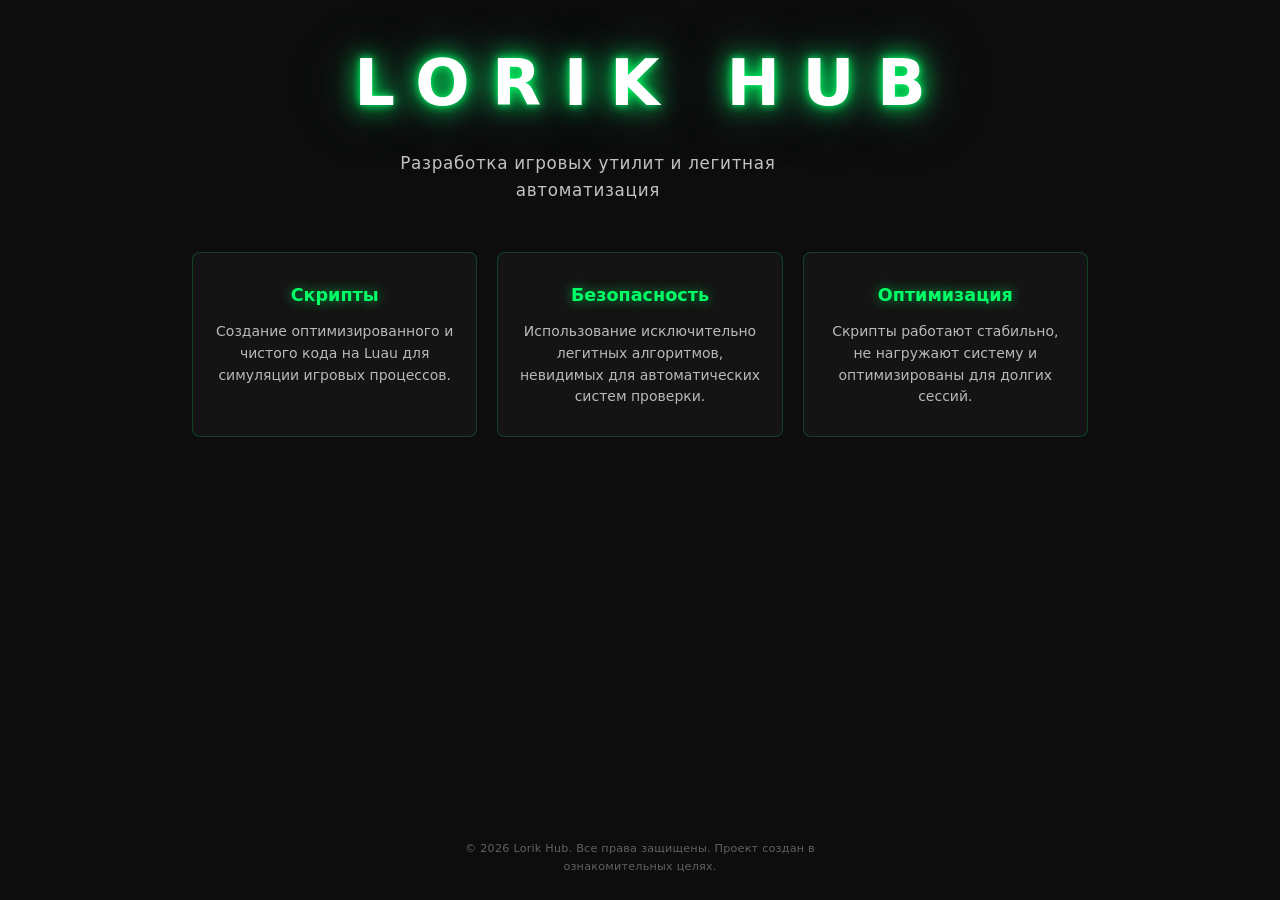
==== index.html @ a93f6ded "Add files via upload" ====
<!DOCTYPE html>
<html lang="ru">
<head>
  <meta charset="UTF-8">
  <meta name="viewport" content="width=device-width, initial-scale=1.0">
  <title>Lorik Hub</title>
  <link rel="stylesheet" href="style.css">
</head>
<body>
  <main class="page">
    <header class="hero">
      <h1 class="title">LORIK HUB</h1>
      <p class="tagline">Разработка игровых утилит и легитная автоматизация</p>
    </header>

    <section class="cards" aria-label="Услуги">
      <article class="card">
        <h2 class="card__title">Скрипты</h2>
        <p class="card__text">Создание оптимизированного и чистого кода на Luau для симуляции игровых процессов.</p>
      </article>
      <article class="card">
        <h2 class="card__title">Безопасность</h2>
        <p class="card__text">Использование исключительно легитных алгоритмов, невидимых для автоматических систем проверки.</p>
      </article>
      <article class="card">
        <h2 class="card__title">Оптимизация</h2>
        <p class="card__text">Скрипты работают стабильно, не нагружают систему и оптимизированы для долгих сессий.</p>
      </article>
    </section>

    <footer class="footer">
      <p>© 2026 Lorik Hub. Все права защищены. Проект создан в ознакомительных целях.</p>
    </footer>
  </main>
</body>
</html>
---- style.css ----
*,
*::before,
*::after {
  box-sizing: border-box;
  margin: 0;
  padding: 0;
}

html {
  height: 100%;
}

body {
  min-height: 100%;
  font-family: "Segoe UI", system-ui, -apple-system, sans-serif;
  background-color: #0d0d0d;
  color: #ffffff;
  line-height: 1.6;
  -webkit-font-smoothing: antialiased;
}

.page {
  min-height: 100vh;
  display: flex;
  flex-direction: column;
  align-items: center;
  justify-content: center;
  padding: 2rem 1.5rem 1.5rem;
  text-align: center;
}

.hero {
  margin-bottom: 3rem;
}

.title {
  font-size: clamp(2.5rem, 8vw, 4rem);
  font-weight: 700;
  letter-spacing: 0.35em;
  text-indent: 0.35em;
  color: #ffffff;
  text-shadow:
    0 0 8px #00ff66,
    0 0 24px #00ff66,
    0 0 48px rgba(0, 255, 102, 0.5),
    0 0 80px rgba(138, 43, 226, 0.25);
}

.tagline {
  margin-top: 1rem;
  font-size: clamp(0.9rem, 2.5vw, 1.05rem);
  font-weight: 300;
  color: rgba(255, 255, 255, 0.75);
  letter-spacing: 0.04em;
  max-width: 32rem;
}

.cards {
  display: grid;
  grid-template-columns: repeat(3, 1fr);
  gap: 1.25rem;
  width: 100%;
  max-width: 56rem;
  margin-bottom: 3rem;
}

.card {
  padding: 1.75rem 1.25rem;
  background: rgba(255, 255, 255, 0.03);
  border: 1px solid rgba(0, 255, 102, 0.2);
  border-radius: 8px;
  transition: border-color 0.2s ease, box-shadow 0.2s ease;
}

.card:hover {
  border-color: rgba(0, 255, 102, 0.55);
  box-shadow:
    0 0 20px rgba(0, 255, 102, 0.15),
    inset 0 0 30px rgba(138, 43, 226, 0.05);
}

.card__title {
  font-size: 1.1rem;
  font-weight: 600;
  color: #00ff66;
  text-shadow: 0 0 12px rgba(0, 255, 102, 0.6);
  margin-bottom: 0.75rem;
}

.card__text {
  font-size: 0.875rem;
  color: rgba(255, 255, 255, 0.7);
  line-height: 1.55;
}

.footer {
  margin-top: auto;
  padding-top: 1rem;
}

.footer p {
  font-size: 0.7rem;
  color: rgba(255, 255, 255, 0.35);
  letter-spacing: 0.02em;
  max-width: 28rem;
}

@media (max-width: 768px) {
  .cards {
    grid-template-columns: 1fr;
    max-width: 22rem;
  }

  .title {
    letter-spacing: 0.2em;
    text-indent: 0.2em;
  }
}
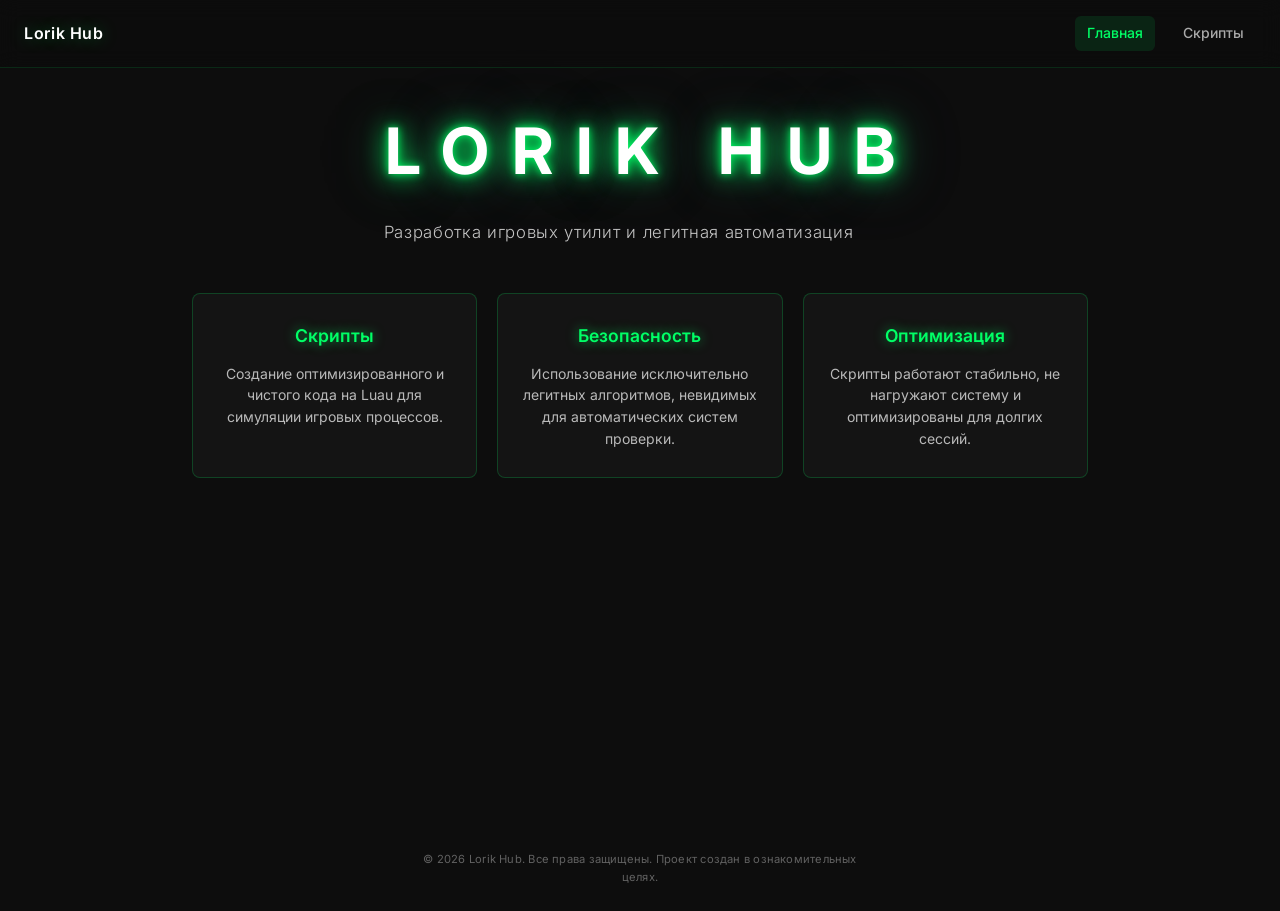
==== commit 6e29ceaa: "Add files via upload" ====
--- a/index.html
+++ b/index.html
@@ -4,10 +4,21 @@
   <meta charset="UTF-8">
   <meta name="viewport" content="width=device-width, initial-scale=1.0">
   <title>Lorik Hub</title>
+  <link rel="preconnect" href="https://fonts.googleapis.com">
+  <link rel="preconnect" href="https://fonts.gstatic.com" crossorigin>
+  <link href="https://fonts.googleapis.com/css2?family=Inter:wght@300;400;500;600;700&display=swap" rel="stylesheet">
   <link rel="stylesheet" href="style.css">
 </head>
 <body>
-  <main class="page">
+  <header class="site-header">
+    <a class="site-header__logo" href="index.html">Lorik Hub</a>
+    <nav class="site-header__nav" aria-label="Основная навигация">
+      <a class="site-header__link site-header__link--active" href="index.html">Главная</a>
+      <a class="site-header__link" href="scripts.html">Скрипты</a>
+    </nav>
+  </header>
+
+  <main class="page page--home">
     <header class="hero">
       <h1 class="title">LORIK HUB</h1>
       <p class="tagline">Разработка игровых утилит и легитная автоматизация</p>
@@ -15,7 +26,9 @@
 
     <section class="cards" aria-label="Услуги">
       <article class="card">
-        <h2 class="card__title">Скрипты</h2>
+        <h2 class="card__title">
+          <a class="card__link" href="scripts.html">Скрипты</a>
+        </h2>
         <p class="card__text">Создание оптимизированного и чистого кода на Luau для симуляции игровых процессов.</p>
       </article>
       <article class="card">
--- a/style.css
+++ b/style.css
@@ -12,22 +12,102 @@
 
 body {
   min-height: 100%;
-  font-family: "Segoe UI", system-ui, -apple-system, sans-serif;
+  font-family: "Inter", system-ui, -apple-system, sans-serif;
   background-color: #0d0d0d;
   color: #ffffff;
   line-height: 1.6;
   -webkit-font-smoothing: antialiased;
 }
 
+/* —— Шапка —— */
+
+.site-header {
+  position: sticky;
+  top: 0;
+  z-index: 100;
+  display: flex;
+  align-items: center;
+  justify-content: space-between;
+  gap: 1rem;
+  padding: 1rem 1.5rem;
+  background: rgba(13, 13, 13, 0.92);
+  border-bottom: 1px solid rgba(0, 255, 102, 0.12);
+  backdrop-filter: blur(10px);
+}
+
+.site-header__logo {
+  font-size: 1rem;
+  font-weight: 600;
+  color: #ffffff;
+  text-decoration: none;
+  letter-spacing: 0.04em;
+  text-shadow: 0 0 16px rgba(0, 255, 102, 0.35);
+  transition: color 0.2s ease;
+}
+
+.site-header__logo:hover {
+  color: #00ff66;
+}
+
+.site-header__nav {
+  display: flex;
+  align-items: center;
+  gap: 0.5rem 1rem;
+  flex-wrap: wrap;
+  justify-content: flex-end;
+}
+
+.site-header__link {
+  font-size: 0.875rem;
+  font-weight: 500;
+  color: rgba(255, 255, 255, 0.65);
+  text-decoration: none;
+  padding: 0.4rem 0.75rem;
+  border-radius: 6px;
+  transition: color 0.2s ease, background 0.2s ease;
+}
+
+.site-header__link:hover {
+  color: #00ff66;
+  background: rgba(0, 255, 102, 0.06);
+}
+
+.site-header__link--active {
+  color: #00ff66;
+  background: rgba(0, 255, 102, 0.1);
+}
+
+.site-header__link--back {
+  border: 1px solid rgba(255, 255, 255, 0.12);
+}
+
+.site-header__link--back:hover {
+  border-color: rgba(0, 255, 102, 0.35);
+}
+
+/* —— Общая раскладка страниц —— */
+
 .page {
-  min-height: 100vh;
   display: flex;
   flex-direction: column;
   align-items: center;
-  justify-content: center;
   padding: 2rem 1.5rem 1.5rem;
   text-align: center;
 }
+
+.page--home {
+  min-height: calc(100vh - 57px);
+  justify-content: center;
+}
+
+.page--scripts {
+  min-height: calc(100vh - 57px);
+  max-width: 48rem;
+  margin: 0 auto;
+  width: 100%;
+}
+
+/* —— Главная —— */
 
 .hero {
   margin-bottom: 3rem;
@@ -87,15 +167,185 @@
   margin-bottom: 0.75rem;
 }
 
+.card__link {
+  color: inherit;
+  text-decoration: none;
+  transition: opacity 0.2s ease;
+}
+
+.card__link:hover {
+  opacity: 0.85;
+}
+
 .card__text {
   font-size: 0.875rem;
   color: rgba(255, 255, 255, 0.7);
   line-height: 1.55;
 }
 
+/* —— Страница скриптов —— */
+
+.section-header {
+  margin-bottom: 2.5rem;
+  width: 100%;
+}
+
+.section-title {
+  font-size: clamp(1.75rem, 5vw, 2.5rem);
+  font-weight: 700;
+  letter-spacing: 0.06em;
+  color: #ffffff;
+  text-shadow:
+    0 0 12px rgba(0, 255, 102, 0.5),
+    0 0 32px rgba(138, 43, 226, 0.2);
+}
+
+.section-subtitle {
+  margin-top: 0.5rem;
+  font-size: 0.95rem;
+  font-weight: 400;
+  color: rgba(255, 255, 255, 0.45);
+  letter-spacing: 0.12em;
+  text-transform: uppercase;
+}
+
+.scripts-grid {
+  display: grid;
+  grid-template-columns: 1fr;
+  gap: 1.5rem;
+  width: 100%;
+  margin-bottom: 2.5rem;
+}
+
+.script-card {
+  text-align: left;
+  padding: 1.75rem;
+  background: linear-gradient(
+    145deg,
+    rgba(255, 255, 255, 0.04) 0%,
+    rgba(255, 255, 255, 0.02) 100%
+  );
+  border: 1px solid rgba(0, 255, 102, 0.22);
+  border-radius: 12px;
+  box-shadow:
+    0 4px 24px rgba(0, 0, 0, 0.4),
+    0 0 40px rgba(0, 255, 102, 0.04);
+  transition: border-color 0.25s ease, box-shadow 0.25s ease;
+}
+
+.script-card:hover {
+  border-color: rgba(0, 255, 102, 0.4);
+  box-shadow:
+    0 8px 32px rgba(0, 0, 0, 0.5),
+    0 0 48px rgba(0, 255, 102, 0.08);
+}
+
+.script-card__head {
+  display: flex;
+  align-items: center;
+  justify-content: space-between;
+  gap: 1rem;
+  margin-bottom: 0.75rem;
+  flex-wrap: wrap;
+}
+
+.script-card__title {
+  font-size: 1.25rem;
+  font-weight: 600;
+  color: #00ff66;
+  text-shadow: 0 0 14px rgba(0, 255, 102, 0.45);
+}
+
+.script-card__badge {
+  font-size: 0.7rem;
+  font-weight: 600;
+  letter-spacing: 0.08em;
+  text-transform: uppercase;
+  color: rgba(138, 43, 226, 0.95);
+  background: rgba(138, 43, 226, 0.12);
+  border: 1px solid rgba(138, 43, 226, 0.35);
+  padding: 0.25rem 0.6rem;
+  border-radius: 4px;
+}
+
+.script-card__desc {
+  font-size: 0.9rem;
+  color: rgba(255, 255, 255, 0.68);
+  line-height: 1.6;
+  margin-bottom: 1.25rem;
+}
+
+.code-label {
+  display: block;
+  font-size: 0.75rem;
+  font-weight: 500;
+  color: rgba(255, 255, 255, 0.4);
+  letter-spacing: 0.06em;
+  text-transform: uppercase;
+  margin-bottom: 0.5rem;
+}
+
+.code-field {
+  width: 100%;
+  min-height: 5.5rem;
+  padding: 1rem 1.1rem;
+  font-family: "Consolas", "Courier New", monospace;
+  font-size: 0.8rem;
+  line-height: 1.5;
+  color: #e8ffe8;
+  background: #080808;
+  border: 1px solid rgba(0, 255, 102, 0.18);
+  border-radius: 8px;
+  resize: vertical;
+  outline: none;
+  margin-bottom: 1rem;
+  word-break: break-all;
+}
+
+.code-field:focus {
+  border-color: rgba(0, 255, 102, 0.45);
+  box-shadow: 0 0 0 3px rgba(0, 255, 102, 0.08);
+}
+
+.copy-btn {
+  display: inline-flex;
+  align-items: center;
+  justify-content: center;
+  width: 100%;
+  padding: 0.85rem 1.25rem;
+  font-family: inherit;
+  font-size: 0.9rem;
+  font-weight: 600;
+  color: #0d0d0d;
+  background: #00ff66;
+  border: none;
+  border-radius: 8px;
+  cursor: pointer;
+  transition: background 0.2s ease, color 0.2s ease, box-shadow 0.2s ease;
+  box-shadow: 0 0 20px rgba(0, 255, 102, 0.25);
+}
+
+.copy-btn:hover {
+  background: #33ff85;
+  box-shadow: 0 0 28px rgba(0, 255, 102, 0.4);
+}
+
+.copy-btn:active {
+  transform: scale(0.99);
+}
+
+.copy-btn--success {
+  background: #00cc52;
+  color: #ffffff;
+  box-shadow: 0 0 24px rgba(0, 204, 82, 0.5);
+}
+
+/* —— Подвал —— */
+
 .footer {
   margin-top: auto;
   padding-top: 1rem;
+  width: 100%;
 }
 
 .footer p {
@@ -103,9 +353,23 @@
   color: rgba(255, 255, 255, 0.35);
   letter-spacing: 0.02em;
   max-width: 28rem;
-}
+  margin: 0 auto;
+}
+
+/* —— Адаптив —— */
 
 @media (max-width: 768px) {
+  .site-header {
+    flex-direction: column;
+    align-items: stretch;
+    text-align: center;
+    padding: 0.85rem 1rem;
+  }
+
+  .site-header__nav {
+    justify-content: center;
+  }
+
   .cards {
     grid-template-columns: 1fr;
     max-width: 22rem;
@@ -115,4 +379,28 @@
     letter-spacing: 0.2em;
     text-indent: 0.2em;
   }
-}
+
+  .page--home {
+    padding-top: 1.5rem;
+  }
+
+  .script-card {
+    padding: 1.25rem;
+  }
+
+  .code-field {
+    font-size: 0.72rem;
+    min-height: 6.5rem;
+  }
+}
+
+@media (max-width: 480px) {
+  .site-header__link {
+    font-size: 0.8rem;
+    padding: 0.35rem 0.6rem;
+  }
+
+  .section-title {
+    letter-spacing: 0.03em;
+  }
+}
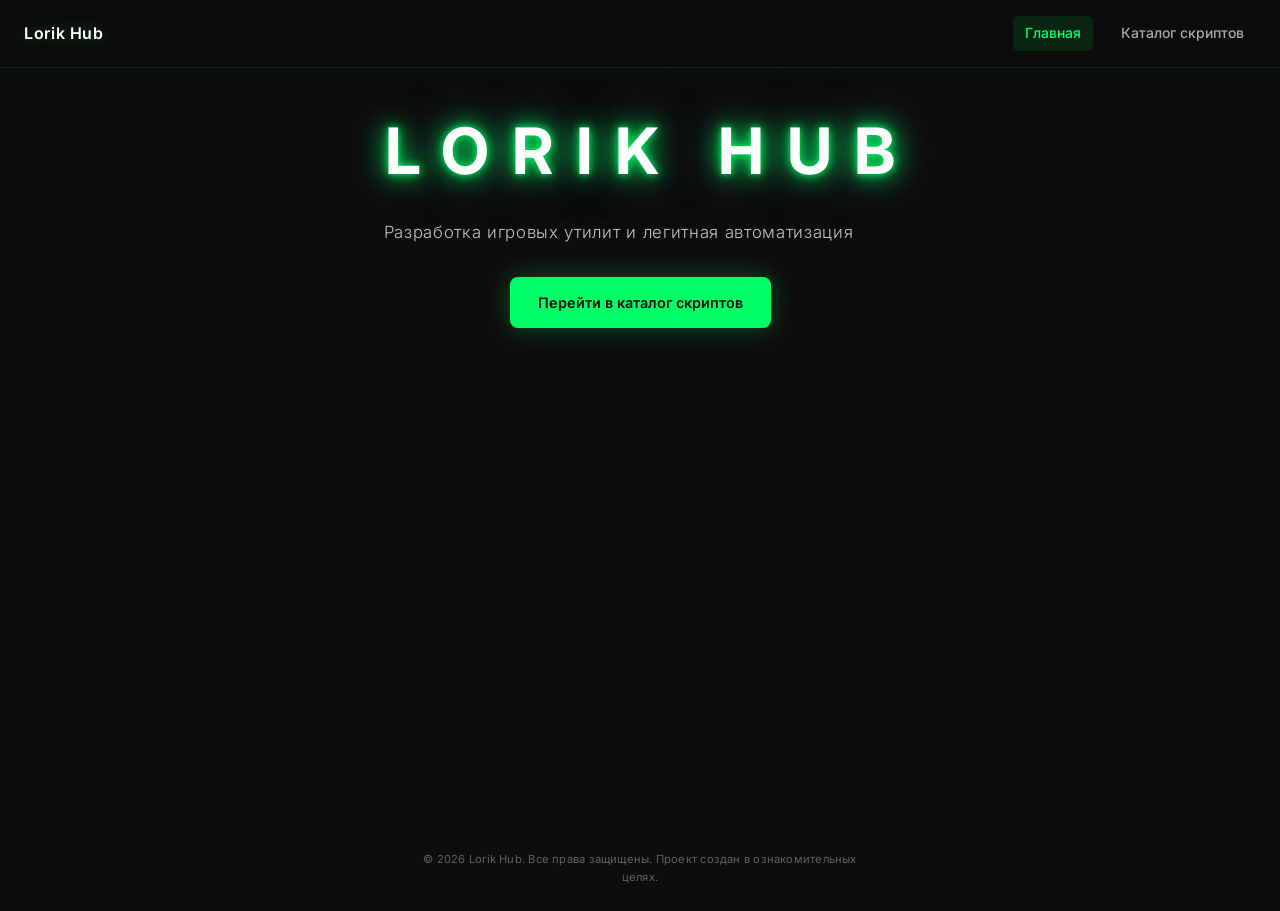
==== commit f234719e: "Add files via upload" ====
--- a/index.html
+++ b/index.html
@@ -14,7 +14,7 @@
     <a class="site-header__logo" href="index.html">Lorik Hub</a>
     <nav class="site-header__nav" aria-label="Основная навигация">
       <a class="site-header__link site-header__link--active" href="index.html">Главная</a>
-      <a class="site-header__link" href="scripts.html">Скрипты</a>
+      <a class="site-header__link" href="scripts.html">Каталог скриптов</a>
     </nav>
   </header>
 
@@ -22,24 +22,8 @@
     <header class="hero">
       <h1 class="title">LORIK HUB</h1>
       <p class="tagline">Разработка игровых утилит и легитная автоматизация</p>
+      <a class="hero__cta" href="scripts.html">Перейти в каталог скриптов</a>
     </header>
-
-    <section class="cards" aria-label="Услуги">
-      <article class="card">
-        <h2 class="card__title">
-          <a class="card__link" href="scripts.html">Скрипты</a>
-        </h2>
-        <p class="card__text">Создание оптимизированного и чистого кода на Luau для симуляции игровых процессов.</p>
-      </article>
-      <article class="card">
-        <h2 class="card__title">Безопасность</h2>
-        <p class="card__text">Использование исключительно легитных алгоритмов, невидимых для автоматических систем проверки.</p>
-      </article>
-      <article class="card">
-        <h2 class="card__title">Оптимизация</h2>
-        <p class="card__text">Скрипты работают стабильно, не нагружают систему и оптимизированы для долгих сессий.</p>
-      </article>
-    </section>
 
     <footer class="footer">
       <p>© 2026 Lorik Hub. Все права защищены. Проект создан в ознакомительных целях.</p>
--- a/style.css
+++ b/style.css
@@ -8,6 +8,7 @@
 
 html {
   height: 100%;
+  scroll-behavior: smooth;
 }
 
 body {
@@ -77,15 +78,7 @@
   background: rgba(0, 255, 102, 0.1);
 }
 
-.site-header__link--back {
-  border: 1px solid rgba(255, 255, 255, 0.12);
-}
-
-.site-header__link--back:hover {
-  border-color: rgba(0, 255, 102, 0.35);
-}
-
-/* —— Общая раскладка страниц —— */
+/* —— Страницы —— */
 
 .page {
   display: flex;
@@ -100,9 +93,9 @@
   justify-content: center;
 }
 
-.page--scripts {
+.page--catalog {
   min-height: calc(100vh - 57px);
-  max-width: 48rem;
+  max-width: 52rem;
   margin: 0 auto;
   width: 100%;
 }
@@ -110,7 +103,7 @@
 /* —— Главная —— */
 
 .hero {
-  margin-bottom: 3rem;
+  margin-bottom: 2rem;
 }
 
 .title {
@@ -135,55 +128,27 @@
   max-width: 32rem;
 }
 
-.cards {
-  display: grid;
-  grid-template-columns: repeat(3, 1fr);
-  gap: 1.25rem;
-  width: 100%;
-  max-width: 56rem;
-  margin-bottom: 3rem;
-}
-
-.card {
-  padding: 1.75rem 1.25rem;
-  background: rgba(255, 255, 255, 0.03);
-  border: 1px solid rgba(0, 255, 102, 0.2);
+.hero__cta {
+  display: inline-block;
+  margin-top: 2rem;
+  padding: 0.85rem 1.75rem;
+  font-size: 0.9rem;
+  font-weight: 600;
+  color: #0d0d0d;
+  background: #00ff66;
+  text-decoration: none;
   border-radius: 8px;
-  transition: border-color 0.2s ease, box-shadow 0.2s ease;
-}
-
-.card:hover {
-  border-color: rgba(0, 255, 102, 0.55);
-  box-shadow:
-    0 0 20px rgba(0, 255, 102, 0.15),
-    inset 0 0 30px rgba(138, 43, 226, 0.05);
-}
-
-.card__title {
-  font-size: 1.1rem;
-  font-weight: 600;
-  color: #00ff66;
-  text-shadow: 0 0 12px rgba(0, 255, 102, 0.6);
-  margin-bottom: 0.75rem;
-}
-
-.card__link {
-  color: inherit;
-  text-decoration: none;
-  transition: opacity 0.2s ease;
-}
-
-.card__link:hover {
-  opacity: 0.85;
-}
-
-.card__text {
-  font-size: 0.875rem;
-  color: rgba(255, 255, 255, 0.7);
-  line-height: 1.55;
-}
-
-/* —— Страница скриптов —— */
+  box-shadow: 0 0 24px rgba(0, 255, 102, 0.3);
+  transition: background 0.2s ease, box-shadow 0.2s ease, transform 0.15s ease;
+}
+
+.hero__cta:hover {
+  background: #33ff85;
+  box-shadow: 0 0 32px rgba(0, 255, 102, 0.45);
+  transform: translateY(-1px);
+}
+
+/* —— Каталог скриптов —— */
 
 .section-header {
   margin-bottom: 2.5rem;
@@ -205,11 +170,9 @@
   font-size: 0.95rem;
   font-weight: 400;
   color: rgba(255, 255, 255, 0.45);
-  letter-spacing: 0.12em;
-  text-transform: uppercase;
-}
-
-.scripts-grid {
+}
+
+.catalog {
   display: grid;
   grid-template-columns: 1fr;
   gap: 1.5rem;
@@ -221,28 +184,28 @@
   text-align: left;
   padding: 1.75rem;
   background: linear-gradient(
-    145deg,
-    rgba(255, 255, 255, 0.04) 0%,
-    rgba(255, 255, 255, 0.02) 100%
+    160deg,
+    rgba(255, 255, 255, 0.045) 0%,
+    rgba(255, 255, 255, 0.015) 100%
   );
-  border: 1px solid rgba(0, 255, 102, 0.22);
-  border-radius: 12px;
+  border: 1px solid rgba(0, 255, 102, 0.2);
+  border-radius: 14px;
   box-shadow:
-    0 4px 24px rgba(0, 0, 0, 0.4),
-    0 0 40px rgba(0, 255, 102, 0.04);
+    0 8px 32px rgba(0, 0, 0, 0.45),
+    inset 0 1px 0 rgba(255, 255, 255, 0.04);
   transition: border-color 0.25s ease, box-shadow 0.25s ease;
 }
 
 .script-card:hover {
-  border-color: rgba(0, 255, 102, 0.4);
+  border-color: rgba(0, 255, 102, 0.38);
   box-shadow:
-    0 8px 32px rgba(0, 0, 0, 0.5),
-    0 0 48px rgba(0, 255, 102, 0.08);
-}
-
-.script-card__head {
-  display: flex;
-  align-items: center;
+    0 12px 40px rgba(0, 0, 0, 0.55),
+    0 0 48px rgba(0, 255, 102, 0.06);
+}
+
+.script-card__top {
+  display: flex;
+  align-items: flex-start;
   justify-content: space-between;
   gap: 1rem;
   margin-bottom: 0.75rem;
@@ -250,62 +213,111 @@
 }
 
 .script-card__title {
-  font-size: 1.25rem;
+  font-size: 1.3rem;
   font-weight: 600;
+  color: #ffffff;
+}
+
+.script-card__tag {
+  flex-shrink: 0;
+  font-size: 0.72rem;
+  font-weight: 600;
+  letter-spacing: 0.04em;
   color: #00ff66;
-  text-shadow: 0 0 14px rgba(0, 255, 102, 0.45);
-}
-
-.script-card__badge {
-  font-size: 0.7rem;
-  font-weight: 600;
-  letter-spacing: 0.08em;
-  text-transform: uppercase;
-  color: rgba(138, 43, 226, 0.95);
-  background: rgba(138, 43, 226, 0.12);
-  border: 1px solid rgba(138, 43, 226, 0.35);
-  padding: 0.25rem 0.6rem;
-  border-radius: 4px;
+  background: rgba(0, 255, 102, 0.08);
+  border: 1px solid rgba(0, 255, 102, 0.28);
+  padding: 0.3rem 0.65rem;
+  border-radius: 6px;
+  text-shadow: 0 0 10px rgba(0, 255, 102, 0.35);
 }
 
 .script-card__desc {
   font-size: 0.9rem;
-  color: rgba(255, 255, 255, 0.68);
-  line-height: 1.6;
+  color: rgba(255, 255, 255, 0.65);
+  line-height: 1.65;
   margin-bottom: 1.25rem;
 }
 
-.code-label {
+/* —— Code Block —— */
+
+.code-block {
+  margin-bottom: 1rem;
+  border-radius: 10px;
+  overflow: hidden;
+  border: 1px solid rgba(255, 255, 255, 0.08);
+  background: #0a0a0a;
+  box-shadow: inset 0 2px 12px rgba(0, 0, 0, 0.6);
+}
+
+.code-block__header {
+  display: flex;
+  align-items: center;
+  justify-content: space-between;
+  padding: 0.65rem 1rem;
+  background: rgba(255, 255, 255, 0.03);
+  border-bottom: 1px solid rgba(255, 255, 255, 0.06);
+}
+
+.code-block__dots {
+  display: flex;
+  gap: 6px;
+}
+
+.code-block__dots span {
+  width: 10px;
+  height: 10px;
+  border-radius: 50%;
+  background: rgba(255, 255, 255, 0.12);
+}
+
+.code-block__dots span:nth-child(1) { background: #ff5f57; opacity: 0.75; }
+.code-block__dots span:nth-child(2) { background: #febc2e; opacity: 0.75; }
+.code-block__dots span:nth-child(3) { background: #28c840; opacity: 0.75; }
+
+.code-block__filename {
+  font-family: "JetBrains Mono", "Consolas", monospace;
+  font-size: 0.7rem;
+  color: rgba(255, 255, 255, 0.35);
+  letter-spacing: 0.04em;
+}
+
+.code-block__pre {
+  margin: 0;
+  padding: 1.1rem 1.25rem;
+  overflow-x: auto;
+  font-family: "JetBrains Mono", "Consolas", "Courier New", monospace;
+  font-size: 0.78rem;
+  line-height: 1.65;
+  tab-size: 2;
+}
+
+.code-block__pre code {
   display: block;
-  font-size: 0.75rem;
+  white-space: pre-wrap;
+  word-break: break-all;
+  color: #cdd6f4;
+}
+
+/* Подсветка синтаксиса Luau */
+
+.tok-keyword {
+  color: #c678dd;
   font-weight: 500;
-  color: rgba(255, 255, 255, 0.4);
-  letter-spacing: 0.06em;
-  text-transform: uppercase;
-  margin-bottom: 0.5rem;
-}
-
-.code-field {
-  width: 100%;
-  min-height: 5.5rem;
-  padding: 1rem 1.1rem;
-  font-family: "Consolas", "Courier New", monospace;
-  font-size: 0.8rem;
-  line-height: 1.5;
-  color: #e8ffe8;
-  background: #080808;
-  border: 1px solid rgba(0, 255, 102, 0.18);
-  border-radius: 8px;
-  resize: vertical;
-  outline: none;
-  margin-bottom: 1rem;
-  word-break: break-all;
-}
-
-.code-field:focus {
-  border-color: rgba(0, 255, 102, 0.45);
-  box-shadow: 0 0 0 3px rgba(0, 255, 102, 0.08);
-}
+}
+
+.tok-builtin {
+  color: #61afef;
+}
+
+.tok-string {
+  color: #98c379;
+}
+
+.tok-punct {
+  color: rgba(255, 255, 255, 0.45);
+}
+
+/* —— Кнопка копирования —— */
 
 .copy-btn {
   display: inline-flex;
@@ -370,27 +382,18 @@
     justify-content: center;
   }
 
-  .cards {
-    grid-template-columns: 1fr;
-    max-width: 22rem;
-  }
-
   .title {
     letter-spacing: 0.2em;
     text-indent: 0.2em;
   }
 
-  .page--home {
-    padding-top: 1.5rem;
-  }
-
   .script-card {
     padding: 1.25rem;
   }
 
-  .code-field {
-    font-size: 0.72rem;
-    min-height: 6.5rem;
+  .code-block__pre {
+    font-size: 0.68rem;
+    padding: 0.9rem 1rem;
   }
 }
 
@@ -400,7 +403,8 @@
     padding: 0.35rem 0.6rem;
   }
 
-  .section-title {
-    letter-spacing: 0.03em;
-  }
-}
+  .script-card__top {
+    flex-direction: column;
+    align-items: flex-start;
+  }
+}
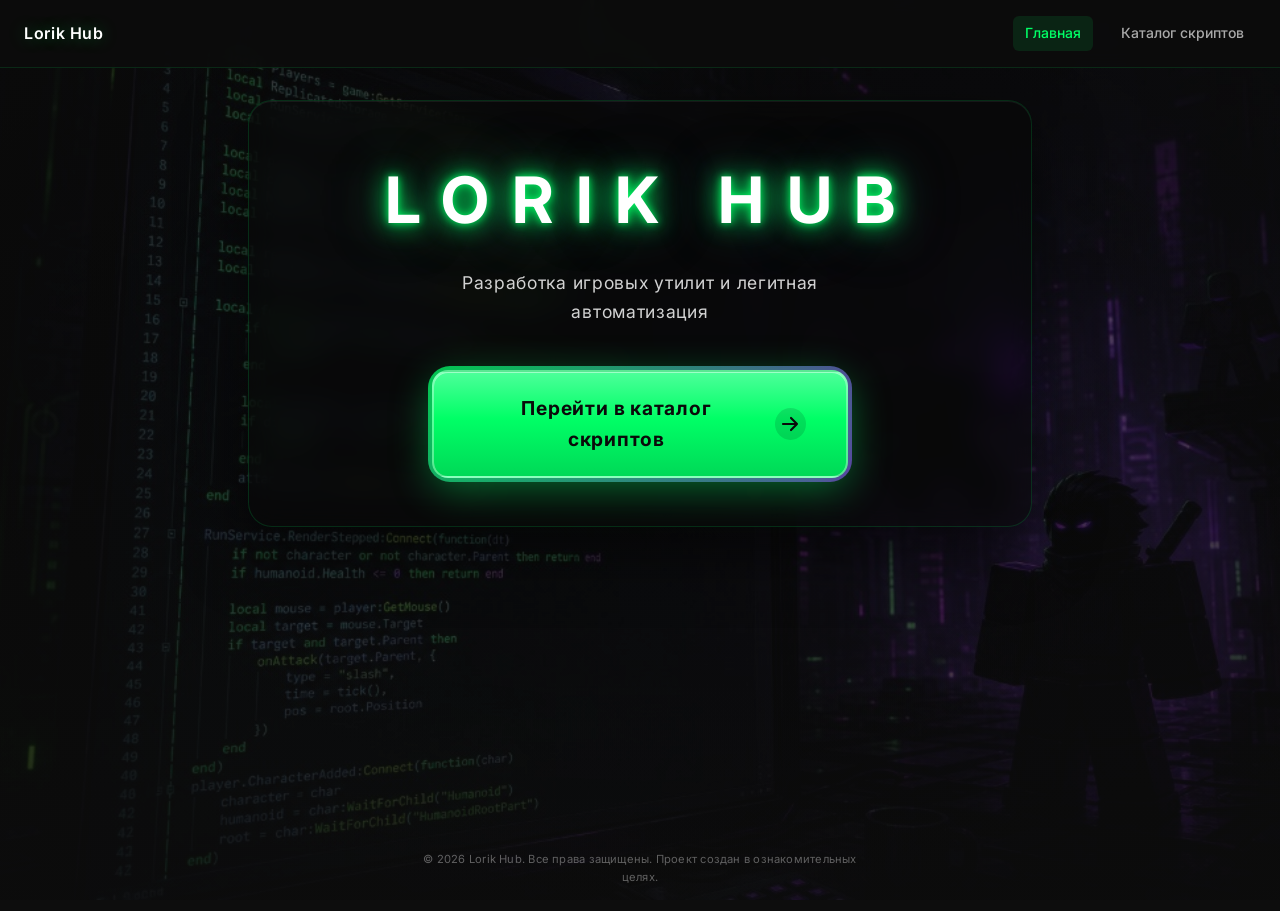
==== commit 9587bba5: "Add files via upload" ====
--- a/index.html
+++ b/index.html
@@ -9,7 +9,9 @@
   <link href="https://fonts.googleapis.com/css2?family=Inter:wght@300;400;500;600;700&display=swap" rel="stylesheet">
   <link rel="stylesheet" href="style.css">
 </head>
-<body>
+<body class="body--home">
+  <div class="site-bg" aria-hidden="true"></div>
+
   <header class="site-header">
     <a class="site-header__logo" href="index.html">Lorik Hub</a>
     <nav class="site-header__nav" aria-label="Основная навигация">
@@ -20,9 +22,22 @@
 
   <main class="page page--home">
     <header class="hero">
-      <h1 class="title">LORIK HUB</h1>
-      <p class="tagline">Разработка игровых утилит и легитная автоматизация</p>
-      <a class="hero__cta" href="scripts.html">Перейти в каталог скриптов</a>
+      <div class="hero__panel">
+        <h1 class="title">LORIK HUB</h1>
+        <p class="tagline">Разработка игровых утилит и легитная автоматизация</p>
+
+        <a class="hero__cta" href="scripts.html">
+          <span class="hero__cta-glow" aria-hidden="true"></span>
+          <span class="hero__cta-inner">
+            <span class="hero__cta-text">Перейти в каталог скриптов</span>
+            <span class="hero__cta-icon" aria-hidden="true">
+              <svg width="24" height="24" viewBox="0 0 24 24" fill="none">
+                <path d="M5 12h14M13 6l6 6-6 6" stroke="currentColor" stroke-width="2.2" stroke-linecap="round" stroke-linejoin="round"/>
+              </svg>
+            </span>
+          </span>
+        </a>
+      </div>
     </header>
 
     <footer class="footer">
--- a/style.css
+++ b/style.css
@@ -18,6 +18,25 @@
   color: #ffffff;
   line-height: 1.6;
   -webkit-font-smoothing: antialiased;
+  position: relative;
+}
+
+.site-bg {
+  position: fixed;
+  inset: 0;
+  z-index: -2;
+  background: url("images/site-background.png") center / cover no-repeat fixed;
+}
+
+.body--home::before {
+  content: "";
+  position: fixed;
+  inset: 0;
+  z-index: -1;
+  background:
+    radial-gradient(ellipse 80% 70% at 50% 45%, rgba(13, 13, 13, 0.15) 0%, rgba(13, 13, 13, 0.72) 100%),
+    linear-gradient(180deg, rgba(13, 13, 13, 0.35) 0%, rgba(13, 13, 13, 0.65) 100%);
+  pointer-events: none;
 }
 
 /* —— Шапка —— */
@@ -91,6 +110,9 @@
 .page--home {
   min-height: calc(100vh - 57px);
   justify-content: center;
+  width: 100%;
+  max-width: 52rem;
+  margin: 0 auto;
 }
 
 .page--catalog {
@@ -103,7 +125,19 @@
 /* —— Главная —— */
 
 .hero {
+  width: 100%;
   margin-bottom: 2rem;
+}
+
+.hero__panel {
+  padding: clamp(2rem, 5vw, 3rem) clamp(1.5rem, 4vw, 2.5rem);
+  border-radius: 24px;
+  background: rgba(8, 8, 8, 0.55);
+  border: 1px solid rgba(0, 255, 102, 0.15);
+  backdrop-filter: blur(14px);
+  box-shadow:
+    0 24px 64px rgba(0, 0, 0, 0.5),
+    inset 0 1px 0 rgba(255, 255, 255, 0.06);
 }
 
 .title {
@@ -120,35 +154,131 @@
 }
 
 .tagline {
-  margin-top: 1rem;
-  font-size: clamp(0.9rem, 2.5vw, 1.05rem);
-  font-weight: 300;
-  color: rgba(255, 255, 255, 0.75);
+  margin: 1rem auto 0;
+  font-size: clamp(0.95rem, 2.5vw, 1.1rem);
+  font-weight: 400;
+  color: rgba(255, 255, 255, 0.82);
   letter-spacing: 0.04em;
-  max-width: 32rem;
+  max-width: 28rem;
+  line-height: 1.65;
 }
 
 .hero__cta {
-  display: inline-block;
-  margin-top: 2rem;
-  padding: 0.85rem 1.75rem;
-  font-size: 0.9rem;
-  font-weight: 600;
-  color: #0d0d0d;
-  background: #00ff66;
-  text-decoration: none;
-  border-radius: 8px;
-  box-shadow: 0 0 24px rgba(0, 255, 102, 0.3);
-  transition: background 0.2s ease, box-shadow 0.2s ease, transform 0.15s ease;
-}
-
-.hero__cta:hover {
-  background: #33ff85;
-  box-shadow: 0 0 32px rgba(0, 255, 102, 0.45);
-  transform: translateY(-1px);
-}
-
-/* —— Каталог скриптов —— */
+  position: relative;
+  display: block;
+  width: min(100%, 26rem);
+  margin: 2.75rem auto 0;
+  padding: 0;
+  font-family: inherit;
+  text-decoration: none !important;
+  border: none;
+  background: none;
+  cursor: pointer;
+  border-radius: 18px;
+  isolation: isolate;
+}
+
+.hero__cta-glow {
+  position: absolute;
+  inset: -4px;
+  border-radius: 22px;
+  background: linear-gradient(135deg, #00ff66, #8a2be2, #00ff66);
+  background-size: 200% 200%;
+  opacity: 0.75;
+  z-index: 0;
+  animation: cta-border-spin 4s linear infinite;
+  transition: opacity 0.3s ease, filter 0.3s ease;
+}
+
+.hero__cta-inner {
+  position: relative;
+  z-index: 1;
+  display: flex;
+  align-items: center;
+  justify-content: center;
+  gap: 1rem;
+  padding: 1.35rem 2.5rem;
+  font-size: clamp(1.05rem, 2.5vw, 1.2rem);
+  font-weight: 700;
+  letter-spacing: 0.04em;
+  color: #0a0a0a;
+  background: linear-gradient(180deg, #4dff9a 0%, #00ff66 45%, #00d957 100%);
+  border-radius: 16px;
+  border: 2px solid rgba(255, 255, 255, 0.35);
+  box-shadow:
+    inset 0 1px 0 rgba(255, 255, 255, 0.45),
+    0 10px 40px rgba(0, 255, 102, 0.4);
+  transition:
+    transform 0.28s cubic-bezier(0.34, 1.4, 0.64, 1),
+    box-shadow 0.28s ease,
+    background 0.28s ease;
+  overflow: hidden;
+}
+
+.hero__cta-inner::before {
+  content: "";
+  position: absolute;
+  inset: 0;
+  background: linear-gradient(
+    110deg,
+    transparent 30%,
+    rgba(255, 255, 255, 0.45) 50%,
+    transparent 70%
+  );
+  transform: translateX(-130%);
+  transition: transform 0.6s ease;
+}
+
+.hero__cta:hover .hero__cta-glow {
+  opacity: 1;
+  filter: blur(2px);
+}
+
+.hero__cta:hover .hero__cta-inner {
+  transform: translateY(-4px) scale(1.03);
+  background: linear-gradient(180deg, #66ffaa 0%, #33ff85 45%, #00ff66 100%);
+  box-shadow:
+    inset 0 1px 0 rgba(255, 255, 255, 0.55),
+    0 16px 48px rgba(0, 255, 102, 0.55),
+    0 0 60px rgba(138, 43, 226, 0.25);
+}
+
+.hero__cta:hover .hero__cta-inner::before {
+  transform: translateX(130%);
+}
+
+.hero__cta:active .hero__cta-inner {
+  transform: translateY(-1px) scale(1.01);
+}
+
+.hero__cta-text {
+  position: relative;
+  z-index: 1;
+}
+
+.hero__cta-icon {
+  position: relative;
+  z-index: 1;
+  display: flex;
+  align-items: center;
+  justify-content: center;
+  width: 2rem;
+  height: 2rem;
+  border-radius: 50%;
+  background: rgba(0, 0, 0, 0.12);
+  transition: transform 0.28s ease, background 0.28s ease;
+}
+
+.hero__cta:hover .hero__cta-icon {
+  transform: translateX(6px);
+  background: rgba(0, 0, 0, 0.18);
+}
+
+@keyframes cta-border-spin {
+  0% { background-position: 0% 50%; }
+  50% { background-position: 100% 50%; }
+  100% { background-position: 0% 50%; }
+}
 
 .section-header {
   margin-bottom: 2.5rem;
@@ -371,6 +501,20 @@
 /* —— Адаптив —— */
 
 @media (max-width: 768px) {
+  .hero__panel {
+    padding: 1.75rem 1.25rem;
+    border-radius: 18px;
+  }
+
+  .hero__cta {
+    width: 100%;
+  }
+
+  .hero__cta-inner {
+    padding: 1.15rem 1.5rem;
+    gap: 0.75rem;
+  }
+
   .site-header {
     flex-direction: column;
     align-items: stretch;
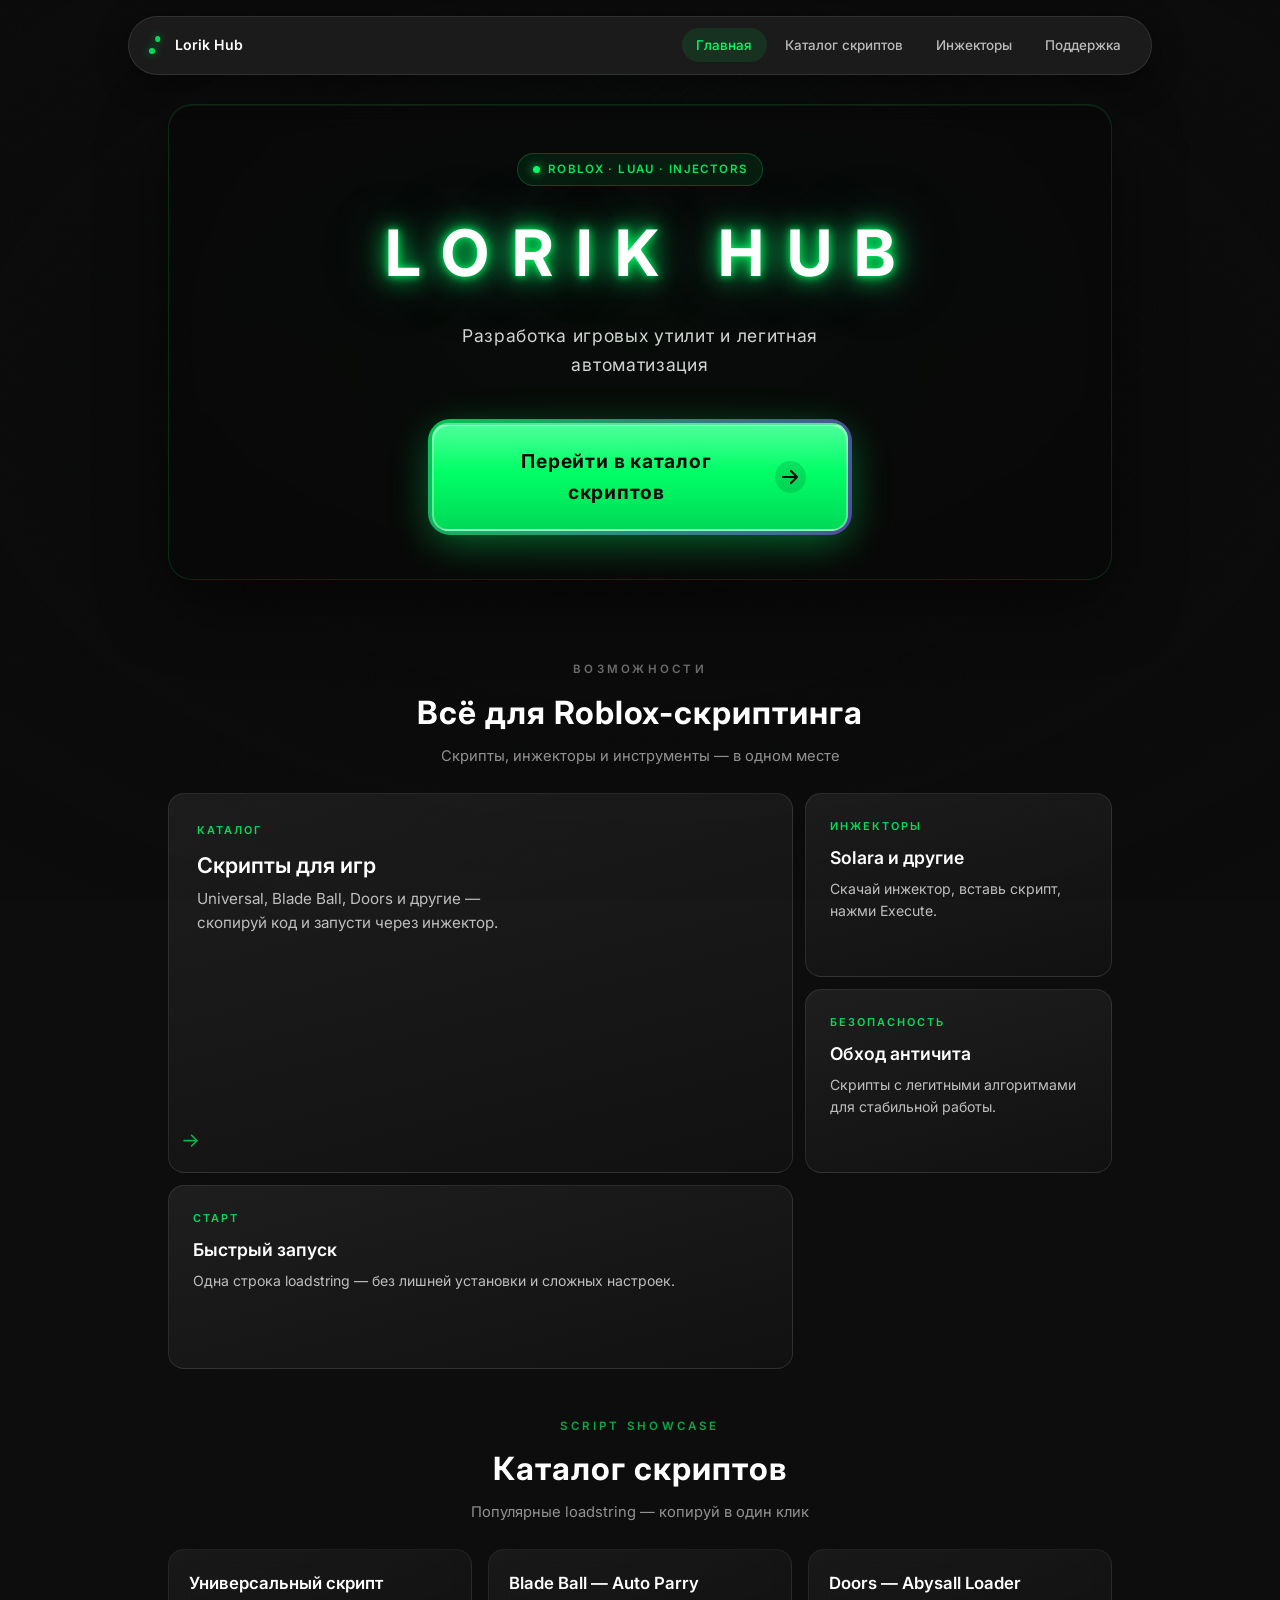
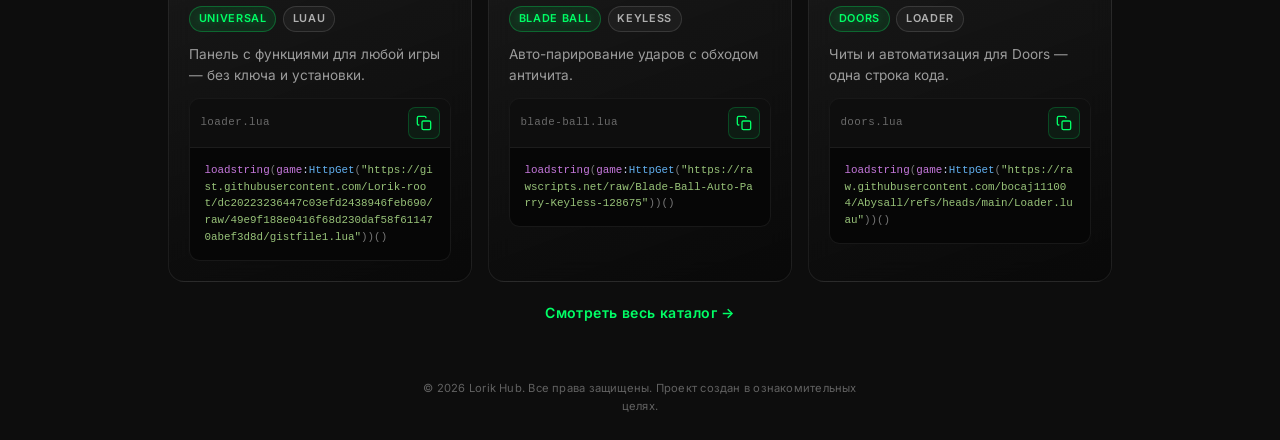
==== commit bf1c83a1: "Add files via upload" ====
--- a/index.html
+++ b/index.html
@@ -6,23 +6,58 @@
   <title>Lorik Hub</title>
   <link rel="preconnect" href="https://fonts.googleapis.com">
   <link rel="preconnect" href="https://fonts.gstatic.com" crossorigin>
-  <link href="https://fonts.googleapis.com/css2?family=Inter:wght@300;400;500;600;700&display=swap" rel="stylesheet">
+  <link href="https://fonts.googleapis.com/css2?family=Inter:wght@300;400;500;600;700&family=JetBrains+Mono:wght@400;500&display=swap" rel="stylesheet">
   <link rel="stylesheet" href="style.css">
 </head>
 <body class="body--home">
-  <div class="site-bg" aria-hidden="true"></div>
-
-  <header class="site-header">
-    <a class="site-header__logo" href="index.html">Lorik Hub</a>
-    <nav class="site-header__nav" aria-label="Основная навигация">
-      <a class="site-header__link site-header__link--active" href="index.html">Главная</a>
-      <a class="site-header__link" href="scripts.html">Каталог скриптов</a>
+  <div class="cyber-bg" aria-hidden="true">
+    <canvas class="cyber-bg__rain" id="cyber-rain"></canvas>
+    <div class="cyber-bg__grid"></div>
+    <div class="cyber-bg__vignette"></div>
+  </div>
+
+  <header class="mini-nav" id="mini-nav">
+    <div class="mini-nav__bar">
+      <a class="mini-nav__logo" href="index.html" aria-label="Lorik Hub">
+        <span class="mini-nav__logo-mark" aria-hidden="true"></span>
+        Lorik Hub
+      </a>
+
+      <nav class="mini-nav__links" aria-label="Основная навигация">
+        <a class="mini-nav__link mini-nav__link--active" href="index.html">
+          <span>Главная</span><span aria-hidden="true">Главная</span>
+        </a>
+        <a class="mini-nav__link" href="scripts.html">
+          <span>Каталог скриптов</span><span aria-hidden="true">Каталог скриптов</span>
+        </a>
+        <a class="mini-nav__link" href="injectors.html">
+          <span>Инжекторы</span><span aria-hidden="true">Инжекторы</span>
+        </a>
+        <a class="mini-nav__link" href="support.html">
+          <span>Поддержка</span><span aria-hidden="true">Поддержка</span>
+        </a>
+      </nav>
+
+      <button class="mini-nav__toggle" type="button" aria-expanded="false" aria-controls="mini-nav-menu" aria-label="Открыть меню">
+        <span></span><span></span>
+      </button>
+    </div>
+
+    <nav class="mini-nav__mobile" id="mini-nav-menu" aria-label="Мобильная навигация">
+      <a class="mini-nav__mobile-link mini-nav__mobile-link--active" href="index.html">Главная</a>
+      <a class="mini-nav__mobile-link" href="scripts.html">Каталог скриптов</a>
+      <a class="mini-nav__mobile-link" href="injectors.html">Инжекторы</a>
+      <a class="mini-nav__mobile-link" href="support.html">Поддержка</a>
     </nav>
   </header>
 
   <main class="page page--home">
     <header class="hero">
       <div class="hero__panel">
+        <p class="hero__badge">
+          <span class="hero__badge-dot" aria-hidden="true"></span>
+          Roblox · Luau · Injectors
+        </p>
         <h1 class="title">LORIK HUB</h1>
         <p class="tagline">Разработка игровых утилит и легитная автоматизация</p>
 
@@ -40,9 +75,144 @@
       </div>
     </header>
 
+    <section class="bento" aria-labelledby="bento-title">
+      <header class="bento__header">
+        <p class="bento__eyebrow">Возможности</p>
+        <h2 class="bento__title" id="bento-title">Всё для Roblox-скриптинга</h2>
+        <p class="bento__subtitle">Скрипты, инжекторы и инструменты — в одном месте</p>
+      </header>
+
+      <div class="bento__grid">
+        <a class="glow-card bento__item bento__item--large" href="scripts.html" data-glow-card>
+          <span class="glow-card__shine" aria-hidden="true"></span>
+          <span class="glow-card__border" aria-hidden="true"></span>
+          <span class="bento__meta">Каталог</span>
+          <h3 class="bento__item-title">Скрипты для игр</h3>
+          <p class="bento__item-text">Universal, Blade Ball, Doors и другие — скопируй код и запусти через инжектор.</p>
+          <span class="bento__arrow" aria-hidden="true">→</span>
+        </a>
+
+        <a class="glow-card bento__item bento__item--medium" href="injectors.html" data-glow-card>
+          <span class="glow-card__shine" aria-hidden="true"></span>
+          <span class="glow-card__border" aria-hidden="true"></span>
+          <span class="bento__meta">Инжекторы</span>
+          <h3 class="bento__item-title">Solara и другие</h3>
+          <p class="bento__item-text">Скачай инжектор, вставь скрипт, нажми Execute.</p>
+        </a>
+
+        <article class="glow-card bento__item bento__item--small" data-glow-card>
+          <span class="glow-card__shine" aria-hidden="true"></span>
+          <span class="glow-card__border" aria-hidden="true"></span>
+          <span class="bento__meta">Безопасность</span>
+          <h3 class="bento__item-title">Обход античита</h3>
+          <p class="bento__item-text">Скрипты с легитными алгоритмами для стабильной работы.</p>
+        </article>
+
+        <article class="glow-card bento__item bento__item--wide" data-glow-card>
+          <span class="glow-card__shine" aria-hidden="true"></span>
+          <span class="glow-card__border" aria-hidden="true"></span>
+          <span class="bento__meta">Старт</span>
+          <h3 class="bento__item-title">Быстрый запуск</h3>
+          <p class="bento__item-text">Одна строка loadstring — без лишней установки и сложных настроек.</p>
+        </article>
+      </div>
+    </section>
+
+    <section class="showcase" aria-labelledby="showcase-title">
+      <header class="showcase__header">
+        <p class="showcase__eyebrow">Script Showcase</p>
+        <h2 class="showcase__title" id="showcase-title">Каталог скриптов</h2>
+        <p class="showcase__subtitle">Популярные loadstring — копируй в один клик</p>
+      </header>
+
+      <div class="showcase__grid">
+        <article class="showcase-card">
+          <div class="showcase-card__head">
+            <h3 class="showcase-card__title">Универсальный скрипт</h3>
+            <div class="showcase-card__tags">
+              <span class="showcase-card__tag">Universal</span>
+              <span class="showcase-card__tag showcase-card__tag--muted">Luau</span>
+            </div>
+          </div>
+          <p class="showcase-card__desc">Панель с функциями для любой игры — без ключа и установки.</p>
+          <div class="showcase-card__code">
+            <div class="showcase-card__code-bar">
+              <span class="showcase-card__filename">loader.lua</span>
+              <button type="button" class="showcase-card__copy" data-copy-target="showcase-universal" aria-label="Копировать код">
+                <svg class="showcase-card__copy-icon" width="16" height="16" viewBox="0 0 24 24" fill="none" aria-hidden="true">
+                  <rect x="9" y="9" width="13" height="13" rx="2" stroke="currentColor" stroke-width="2"/>
+                  <path d="M5 15H4a2 2 0 0 1-2-2V4a2 2 0 0 1 2-2h9a2 2 0 0 1 2 2v1" stroke="currentColor" stroke-width="2"/>
+                </svg>
+                <svg class="showcase-card__copy-check" width="16" height="16" viewBox="0 0 24 24" fill="none" aria-hidden="true">
+                  <path d="M20 6L9 17l-5-5" stroke="currentColor" stroke-width="2.2" stroke-linecap="round" stroke-linejoin="round"/>
+                </svg>
+              </button>
+            </div>
+            <pre class="showcase-card__pre"><code id="showcase-universal">loadstring(game:HttpGet("https://gist.githubusercontent.com/Lorik-root/dc20223236447c03efd2438946feb690/raw/49e9f188e0416f68d230daf58f611470abef3d8d/gistfile1.lua"))()</code></pre>
+          </div>
+        </article>
+
+        <article class="showcase-card">
+          <div class="showcase-card__head">
+            <h3 class="showcase-card__title">Blade Ball — Auto Parry</h3>
+            <div class="showcase-card__tags">
+              <span class="showcase-card__tag">Blade Ball</span>
+              <span class="showcase-card__tag showcase-card__tag--muted">Keyless</span>
+            </div>
+          </div>
+          <p class="showcase-card__desc">Авто-парирование ударов с обходом античита.</p>
+          <div class="showcase-card__code">
+            <div class="showcase-card__code-bar">
+              <span class="showcase-card__filename">blade-ball.lua</span>
+              <button type="button" class="showcase-card__copy" data-copy-target="showcase-blade" aria-label="Копировать код">
+                <svg class="showcase-card__copy-icon" width="16" height="16" viewBox="0 0 24 24" fill="none" aria-hidden="true">
+                  <rect x="9" y="9" width="13" height="13" rx="2" stroke="currentColor" stroke-width="2"/>
+                  <path d="M5 15H4a2 2 0 0 1-2-2V4a2 2 0 0 1 2-2h9a2 2 0 0 1 2 2v1" stroke="currentColor" stroke-width="2"/>
+                </svg>
+                <svg class="showcase-card__copy-check" width="16" height="16" viewBox="0 0 24 24" fill="none" aria-hidden="true">
+                  <path d="M20 6L9 17l-5-5" stroke="currentColor" stroke-width="2.2" stroke-linecap="round" stroke-linejoin="round"/>
+                </svg>
+              </button>
+            </div>
+            <pre class="showcase-card__pre"><code id="showcase-blade">loadstring(game:HttpGet("https://rawscripts.net/raw/Blade-Ball-Auto-Parry-Keyless-128675"))()</code></pre>
+          </div>
+        </article>
+
+        <article class="showcase-card">
+          <div class="showcase-card__head">
+            <h3 class="showcase-card__title">Doors — Abysall Loader</h3>
+            <div class="showcase-card__tags">
+              <span class="showcase-card__tag">Doors</span>
+              <span class="showcase-card__tag showcase-card__tag--muted">Loader</span>
+            </div>
+          </div>
+          <p class="showcase-card__desc">Читы и автоматизация для Doors — одна строка кода.</p>
+          <div class="showcase-card__code">
+            <div class="showcase-card__code-bar">
+              <span class="showcase-card__filename">doors.lua</span>
+              <button type="button" class="showcase-card__copy" data-copy-target="showcase-doors" aria-label="Копировать код">
+                <svg class="showcase-card__copy-icon" width="16" height="16" viewBox="0 0 24 24" fill="none" aria-hidden="true">
+                  <rect x="9" y="9" width="13" height="13" rx="2" stroke="currentColor" stroke-width="2"/>
+                  <path d="M5 15H4a2 2 0 0 1-2-2V4a2 2 0 0 1 2-2h9a2 2 0 0 1 2 2v1" stroke="currentColor" stroke-width="2"/>
+                </svg>
+                <svg class="showcase-card__copy-check" width="16" height="16" viewBox="0 0 24 24" fill="none" aria-hidden="true">
+                  <path d="M20 6L9 17l-5-5" stroke="currentColor" stroke-width="2.2" stroke-linecap="round" stroke-linejoin="round"/>
+                </svg>
+              </button>
+            </div>
+            <pre class="showcase-card__pre"><code id="showcase-doors">loadstring(game:HttpGet("https://raw.githubusercontent.com/bocaj111004/Abysall/refs/heads/main/Loader.luau"))()</code></pre>
+          </div>
+        </article>
+      </div>
+
+      <a class="showcase__more" href="scripts.html">Смотреть весь каталог →</a>
+    </section>
+
     <footer class="footer">
       <p>© 2026 Lorik Hub. Все права защищены. Проект создан в ознакомительных целях.</p>
     </footer>
   </main>
+
+  <script src="main.js"></script>
 </body>
 </html>
--- a/style.css
+++ b/style.css
@@ -19,6 +19,7 @@
   line-height: 1.6;
   -webkit-font-smoothing: antialiased;
   position: relative;
+  padding-top: 5.5rem;
 }
 
 .site-bg {
@@ -28,73 +29,257 @@
   background: url("images/site-background.png") center / cover no-repeat fixed;
 }
 
-.body--home::before {
+/* —— Cyber Background (21st: Falling Symbols + Matrix Grid) —— */
+
+.cyber-bg {
+  position: fixed;
+  inset: 0;
+  z-index: -3;
+  overflow: hidden;
+  background: #0a0a0a;
+  pointer-events: none;
+}
+
+.cyber-bg__rain {
+  position: absolute;
+  inset: 0;
+  width: 100%;
+  height: 100%;
+  opacity: 1;
+}
+
+.cyber-bg__grid {
+  position: absolute;
+  inset: 0;
+  background-image:
+    repeating-linear-gradient(45deg, rgba(0, 255, 102, 0.03) 0, rgba(0, 255, 102, 0.03) 1px, transparent 1px, transparent 16px),
+    repeating-linear-gradient(-45deg, rgba(0, 255, 102, 0.03) 0, rgba(0, 255, 102, 0.03) 1px, transparent 1px, transparent 16px);
+  background-size: 32px 32px, 32px 32px;
+}
+
+.cyber-bg__vignette {
+  position: absolute;
+  inset: 0;
+  background:
+    radial-gradient(ellipse 85% 75% at 50% 40%, transparent 0%, rgba(10, 10, 10, 0.55) 55%, rgba(10, 10, 10, 0.92) 100%),
+    linear-gradient(180deg, rgba(10, 10, 10, 0.2) 0%, rgba(10, 10, 10, 0.75) 100%);
+}
+
+.body--home::before,
+body:has(.cyber-bg)::before {
   content: "";
   position: fixed;
   inset: 0;
   z-index: -1;
   background:
-    radial-gradient(ellipse 80% 70% at 50% 45%, rgba(13, 13, 13, 0.15) 0%, rgba(13, 13, 13, 0.72) 100%),
-    linear-gradient(180deg, rgba(13, 13, 13, 0.35) 0%, rgba(13, 13, 13, 0.65) 100%);
+    radial-gradient(ellipse 70% 60% at 50% 35%, rgba(0, 255, 102, 0.03) 0%, transparent 55%),
+    radial-gradient(ellipse 85% 75% at 50% 45%, rgba(13, 13, 13, 0.15) 0%, rgba(13, 13, 13, 0.72) 100%);
   pointer-events: none;
 }
 
-/* —— Шапка —— */
-
-.site-header {
-  position: sticky;
-  top: 0;
-  z-index: 100;
+/* —— Mini Navbar (21st: Mini Navbar) —— */
+
+.mini-nav {
+  position: fixed;
+  top: 1rem;
+  left: 50%;
+  transform: translateX(-50%);
+  z-index: 200;
+  width: min(calc(100% - 1.5rem), 64rem);
+  overflow: visible;
+}
+
+.mini-nav__bar {
   display: flex;
   align-items: center;
   justify-content: space-between;
-  gap: 1rem;
-  padding: 1rem 1.5rem;
-  background: rgba(13, 13, 13, 0.92);
-  border-bottom: 1px solid rgba(0, 255, 102, 0.12);
-  backdrop-filter: blur(10px);
-}
-
-.site-header__logo {
-  font-size: 1rem;
+  gap: 0.75rem;
+  min-height: 3.25rem;
+  padding: 0.7rem 1rem 0.7rem 1.25rem;
+  border: 1px solid rgba(255, 255, 255, 0.1);
+  border-radius: 999px;
+  background: rgba(31, 31, 31, 0.85);
+  backdrop-filter: blur(14px);
+  box-shadow: 0 8px 32px rgba(0, 0, 0, 0.45);
+  transition: border-radius 0.3s ease, border-color 0.3s ease;
+}
+
+.mini-nav--open .mini-nav__bar {
+  border-radius: 1rem;
+  border-color: rgba(0, 255, 102, 0.25);
+}
+
+.mini-nav__logo {
+  display: flex;
+  align-items: center;
+  gap: 0.55rem;
+  font-size: 0.88rem;
   font-weight: 600;
   color: #ffffff;
   text-decoration: none;
-  letter-spacing: 0.04em;
-  text-shadow: 0 0 16px rgba(0, 255, 102, 0.35);
-  transition: color 0.2s ease;
-}
-
-.site-header__logo:hover {
-  color: #00ff66;
-}
-
-.site-header__nav {
-  display: flex;
+  white-space: nowrap;
+  flex-shrink: 0;
+}
+
+.mini-nav__logo-mark {
+  position: relative;
+  width: 1.1rem;
+  height: 1.1rem;
+  flex-shrink: 0;
+}
+
+.mini-nav__logo-mark::before,
+.mini-nav__logo-mark::after {
+  content: "";
+  position: absolute;
+  width: 0.35rem;
+  height: 0.35rem;
+  border-radius: 50%;
+  background: rgba(0, 255, 102, 0.85);
+  box-shadow: 0 0 8px rgba(0, 255, 102, 0.5);
+}
+
+.mini-nav__logo-mark::before { top: 0; left: 50%; transform: translateX(-50%); }
+.mini-nav__logo-mark::after { bottom: 0; left: 0; }
+
+.mini-nav__links {
+  display: none;
   align-items: center;
-  gap: 0.5rem 1rem;
-  flex-wrap: wrap;
   justify-content: flex-end;
-}
-
-.site-header__link {
-  font-size: 0.875rem;
+  gap: 0.25rem;
+  flex: 1;
+  min-width: 0;
+}
+
+.mini-nav__link {
+  display: inline-block;
+  font-size: clamp(0.72rem, 1.8vw, 0.82rem);
   font-weight: 500;
-  color: rgba(255, 255, 255, 0.65);
+  line-height: 1.35;
+  color: rgba(255, 255, 255, 0.7);
   text-decoration: none;
-  padding: 0.4rem 0.75rem;
-  border-radius: 6px;
+  padding: 0.45rem 0.7rem;
+  border-radius: 999px;
+  white-space: nowrap;
   transition: color 0.2s ease, background 0.2s ease;
 }
 
-.site-header__link:hover {
-  color: #00ff66;
-  background: rgba(0, 255, 102, 0.06);
-}
-
-.site-header__link--active {
+.mini-nav__link span[aria-hidden="true"] {
+  display: none;
+}
+
+.mini-nav__link:hover {
+  color: #ffffff;
+  background: rgba(255, 255, 255, 0.06);
+}
+
+.mini-nav__link--active {
   color: #00ff66;
   background: rgba(0, 255, 102, 0.1);
+}
+
+.mini-nav__toggle {
+  display: flex;
+  flex-direction: column;
+  justify-content: center;
+  gap: 5px;
+  width: 2rem;
+  height: 2rem;
+  padding: 0;
+  border: none;
+  background: transparent;
+  cursor: pointer;
+}
+
+.mini-nav__toggle span {
+  display: block;
+  width: 1.1rem;
+  height: 2px;
+  background: rgba(255, 255, 255, 0.75);
+  transition: transform 0.25s ease, opacity 0.25s ease;
+}
+
+.mini-nav--open .mini-nav__toggle span:first-child {
+  transform: translateY(3.5px) rotate(45deg);
+}
+
+.mini-nav--open .mini-nav__toggle span:last-child {
+  transform: translateY(-3.5px) rotate(-45deg);
+}
+
+.mini-nav__mobile {
+  display: flex;
+  flex-direction: column;
+  gap: 0.25rem;
+  max-height: 0;
+  overflow: hidden;
+  margin-top: 0;
+  padding: 0 0.75rem;
+  border: 1px solid transparent;
+  border-radius: 1rem;
+  background: rgba(20, 20, 20, 0.92);
+  backdrop-filter: blur(12px);
+  transition: max-height 0.3s ease, margin 0.3s ease, padding 0.3s ease, border-color 0.3s ease;
+}
+
+.mini-nav--open .mini-nav__mobile {
+  max-height: 14rem;
+  margin-top: 0.5rem;
+  padding: 0.75rem;
+  border-color: rgba(255, 255, 255, 0.08);
+}
+
+.mini-nav__mobile-link {
+  display: block;
+  padding: 0.65rem 0.85rem;
+  font-size: 0.9rem;
+  font-weight: 500;
+  color: rgba(255, 255, 255, 0.7);
+  text-decoration: none;
+  text-align: center;
+  border-radius: 0.65rem;
+  transition: color 0.2s ease, background 0.2s ease;
+}
+
+.mini-nav__mobile-link:hover {
+  color: #ffffff;
+  background: rgba(255, 255, 255, 0.05);
+}
+
+.mini-nav__mobile-link--active {
+  color: #00ff66;
+  background: rgba(0, 255, 102, 0.08);
+}
+
+@media (max-width: 900px) and (min-width: 768px) {
+  .mini-nav__bar {
+    padding: 0.65rem 0.75rem 0.65rem 1rem;
+  }
+
+  .mini-nav__logo {
+    font-size: 0.8rem;
+  }
+}
+
+@media (min-width: 1000px) {
+  .mini-nav__link {
+    padding: 0.5rem 0.9rem;
+    font-size: 0.84rem;
+  }
+}
+
+@media (min-width: 768px) {
+  .mini-nav__links {
+    display: flex;
+  }
+
+  .mini-nav__toggle {
+    display: none;
+  }
+
+  .mini-nav__mobile {
+    display: none;
+  }
 }
 
 /* —— Страницы —— */
@@ -108,15 +293,16 @@
 }
 
 .page--home {
-  min-height: calc(100vh - 57px);
-  justify-content: center;
+  min-height: calc(100vh - 5.5rem);
+  justify-content: flex-start;
   width: 100%;
-  max-width: 52rem;
+  max-width: 62rem;
   margin: 0 auto;
+  padding-top: 1rem;
 }
 
 .page--catalog {
-  min-height: calc(100vh - 57px);
+  min-height: calc(100vh - 5.5rem);
   max-width: 52rem;
   margin: 0 auto;
   width: 100%;
@@ -151,6 +337,36 @@
     0 0 24px #00ff66,
     0 0 48px rgba(0, 255, 102, 0.5),
     0 0 80px rgba(138, 43, 226, 0.25);
+}
+
+.hero__badge {
+  display: inline-flex;
+  align-items: center;
+  gap: 0.5rem;
+  margin-bottom: 1rem;
+  padding: 0.4rem 0.9rem;
+  font-size: 0.72rem;
+  font-weight: 600;
+  letter-spacing: 0.12em;
+  text-transform: uppercase;
+  color: rgba(0, 255, 102, 0.9);
+  background: rgba(0, 255, 102, 0.08);
+  border: 1px solid rgba(0, 255, 102, 0.22);
+  border-radius: 999px;
+}
+
+.hero__badge-dot {
+  width: 0.45rem;
+  height: 0.45rem;
+  border-radius: 50%;
+  background: #00ff66;
+  box-shadow: 0 0 10px #00ff66;
+  animation: badge-pulse 2s ease-in-out infinite;
+}
+
+@keyframes badge-pulse {
+  0%, 100% { opacity: 1; transform: scale(1); }
+  50% { opacity: 0.55; transform: scale(0.85); }
 }
 
 .tagline {
@@ -280,6 +496,438 @@
   100% { background-position: 0% 50%; }
 }
 
+/* —— Glow Feature Cards (21st: Spotlight Card) —— */
+
+.glow-card {
+  --glow-x: 50%;
+  --glow-y: 50%;
+  --glow-opacity: 0;
+}
+
+.glow-card__shine,
+.glow-card__border {
+  position: absolute;
+  inset: 0;
+  border-radius: inherit;
+  pointer-events: none;
+  opacity: var(--glow-opacity);
+  transition: opacity 0.35s ease;
+}
+
+.glow-card__shine {
+  z-index: 0;
+  background: radial-gradient(
+    420px circle at var(--glow-x) var(--glow-y),
+    rgba(0, 255, 102, 0.18),
+    transparent 42%
+  );
+}
+
+.glow-card__border {
+  z-index: 0;
+  inset: -1px;
+  padding: 1px;
+  background: radial-gradient(
+    280px circle at var(--glow-x) var(--glow-y),
+    rgba(0, 255, 102, 0.85),
+    rgba(0, 255, 102, 0.15) 35%,
+    transparent 55%
+  );
+  -webkit-mask:
+    linear-gradient(#fff 0 0) content-box,
+    linear-gradient(#fff 0 0);
+  mask:
+    linear-gradient(#fff 0 0) content-box,
+    linear-gradient(#fff 0 0);
+  -webkit-mask-composite: xor;
+  mask-composite: exclude;
+}
+
+.glow-card:hover,
+.glow-card:focus-within {
+  --glow-opacity: 1;
+}
+
+.glow-card:hover {
+  transform: translateY(-6px);
+  border-color: rgba(0, 255, 102, 0.4);
+  box-shadow:
+    0 20px 48px rgba(0, 0, 0, 0.55),
+    0 0 40px rgba(0, 255, 102, 0.12);
+}
+
+.glow-card .bento__meta,
+.glow-card .bento__item-title,
+.glow-card .bento__item-text,
+.glow-card .bento__arrow {
+  position: relative;
+  z-index: 1;
+}
+
+/* —— Script Showcase (21st: Code Block) —— */
+
+.showcase {
+  width: 100%;
+  margin: 1rem 0 2.5rem;
+  text-align: left;
+}
+
+.showcase__header {
+  margin-bottom: 1.5rem;
+  text-align: center;
+}
+
+.showcase__eyebrow {
+  font-size: 0.72rem;
+  font-weight: 600;
+  letter-spacing: 0.28em;
+  text-transform: uppercase;
+  color: rgba(0, 255, 102, 0.65);
+}
+
+.showcase__title {
+  margin-top: 0.5rem;
+  font-size: clamp(1.5rem, 4vw, 2rem);
+  font-weight: 700;
+  letter-spacing: 0.03em;
+}
+
+.showcase__subtitle {
+  margin-top: 0.45rem;
+  font-size: 0.92rem;
+  color: rgba(255, 255, 255, 0.55);
+}
+
+.showcase__grid {
+  display: grid;
+  grid-template-columns: 1fr;
+  gap: 1rem;
+}
+
+.showcase-card {
+  display: flex;
+  flex-direction: column;
+  gap: 0.75rem;
+  padding: 1.25rem;
+  border-radius: 1rem;
+  border: 1px solid rgba(255, 255, 255, 0.08);
+  background: linear-gradient(160deg, rgba(255, 255, 255, 0.05) 0%, rgba(8, 8, 8, 0.85) 100%);
+  backdrop-filter: blur(12px);
+  transition: border-color 0.25s ease, box-shadow 0.25s ease, transform 0.25s ease;
+}
+
+.showcase-card:hover {
+  transform: translateY(-3px);
+  border-color: rgba(0, 255, 102, 0.28);
+  box-shadow: 0 16px 40px rgba(0, 0, 0, 0.5), 0 0 28px rgba(0, 255, 102, 0.06);
+}
+
+.showcase-card__head {
+  display: flex;
+  flex-direction: column;
+  gap: 0.55rem;
+}
+
+.showcase-card__title {
+  font-size: 1.05rem;
+  font-weight: 600;
+  color: #ffffff;
+}
+
+.showcase-card__tags {
+  display: flex;
+  flex-wrap: wrap;
+  gap: 0.4rem;
+}
+
+.showcase-card__tag {
+  font-size: 0.68rem;
+  font-weight: 600;
+  letter-spacing: 0.06em;
+  text-transform: uppercase;
+  color: #00ff66;
+  background: rgba(0, 255, 102, 0.1);
+  border: 1px solid rgba(0, 255, 102, 0.28);
+  padding: 0.22rem 0.55rem;
+  border-radius: 999px;
+  text-shadow: 0 0 8px rgba(0, 255, 102, 0.3);
+}
+
+.showcase-card__tag--muted {
+  color: rgba(255, 255, 255, 0.65);
+  background: rgba(255, 255, 255, 0.04);
+  border-color: rgba(255, 255, 255, 0.12);
+  text-shadow: none;
+}
+
+.showcase-card__desc {
+  font-size: 0.85rem;
+  line-height: 1.55;
+  color: rgba(255, 255, 255, 0.58);
+}
+
+.showcase-card__code {
+  border-radius: 0.65rem;
+  border: 1px solid rgba(255, 255, 255, 0.07);
+  background: #060606;
+  overflow: hidden;
+}
+
+.showcase-card__code-bar {
+  display: flex;
+  align-items: center;
+  justify-content: space-between;
+  gap: 0.5rem;
+  padding: 0.5rem 0.65rem;
+  background: rgba(255, 255, 255, 0.03);
+  border-bottom: 1px solid rgba(255, 255, 255, 0.06);
+}
+
+.showcase-card__filename {
+  font-family: "JetBrains Mono", "Consolas", monospace;
+  font-size: 0.68rem;
+  color: rgba(255, 255, 255, 0.38);
+  letter-spacing: 0.04em;
+}
+
+.showcase-card__copy {
+  display: inline-flex;
+  align-items: center;
+  justify-content: center;
+  width: 2rem;
+  height: 2rem;
+  padding: 0;
+  border: 1px solid rgba(0, 255, 102, 0.2);
+  border-radius: 0.45rem;
+  background: rgba(0, 255, 102, 0.06);
+  color: #00ff66;
+  cursor: pointer;
+  flex-shrink: 0;
+  transition: background 0.2s ease, border-color 0.2s ease, box-shadow 0.2s ease, color 0.2s ease;
+}
+
+.showcase-card__copy:hover {
+  background: rgba(0, 255, 102, 0.14);
+  border-color: rgba(0, 255, 102, 0.45);
+  box-shadow: 0 0 16px rgba(0, 255, 102, 0.25);
+}
+
+.showcase-card__copy--done {
+  color: #0d0d0d;
+  background: #00ff66;
+  border-color: #00ff66;
+}
+
+.showcase-card__copy-check {
+  display: none;
+}
+
+.showcase-card__copy--done .showcase-card__copy-icon {
+  display: none;
+}
+
+.showcase-card__copy--done .showcase-card__copy-check {
+  display: block;
+}
+
+.showcase-card__pre {
+  margin: 0;
+  padding: 0.85rem 0.9rem;
+  overflow-x: auto;
+  font-family: "JetBrains Mono", "Consolas", monospace;
+  font-size: 0.68rem;
+  line-height: 1.55;
+}
+
+.showcase-card__pre code {
+  display: block;
+  white-space: pre-wrap;
+  word-break: break-all;
+  color: #cdd6f4;
+}
+
+.showcase__more {
+  display: block;
+  margin-top: 1.25rem;
+  text-align: center;
+  font-size: 0.88rem;
+  font-weight: 600;
+  color: #00ff66;
+  text-decoration: none;
+  letter-spacing: 0.03em;
+  transition: color 0.2s ease, text-shadow 0.2s ease;
+}
+
+.showcase__more:hover {
+  color: #66ffaa;
+  text-shadow: 0 0 12px rgba(0, 255, 102, 0.45);
+}
+
+/* —— Bento (21st: Bento Monochrome) —— */
+
+.bento {
+  width: 100%;
+  margin: 3rem 0 2rem;
+  text-align: left;
+}
+
+.bento__header {
+  margin-bottom: 1.5rem;
+  text-align: center;
+}
+
+.bento__eyebrow {
+  font-size: 0.72rem;
+  font-weight: 600;
+  letter-spacing: 0.28em;
+  text-transform: uppercase;
+  color: rgba(255, 255, 255, 0.4);
+}
+
+.bento__title {
+  margin-top: 0.5rem;
+  font-size: clamp(1.5rem, 4vw, 2rem);
+  font-weight: 700;
+  letter-spacing: 0.03em;
+}
+
+.bento__subtitle {
+  margin-top: 0.45rem;
+  font-size: 0.92rem;
+  color: rgba(255, 255, 255, 0.55);
+}
+
+.bento__grid {
+  display: grid;
+  grid-template-columns: 1fr;
+  gap: 0.75rem;
+}
+
+.bento__item {
+  position: relative;
+  display: flex;
+  flex-direction: column;
+  justify-content: flex-start;
+  gap: 0.5rem;
+  min-height: 11rem;
+  padding: 1.5rem 1.5rem 1.65rem;
+  border-radius: 1rem;
+  border: 1px solid rgba(255, 255, 255, 0.1);
+  background: linear-gradient(
+    165deg,
+    rgba(255, 255, 255, 0.07) 0%,
+    rgba(255, 255, 255, 0.02) 100%
+  );
+  text-decoration: none;
+  color: inherit;
+  overflow: visible;
+  transition: transform 0.28s ease, border-color 0.28s ease, box-shadow 0.28s ease;
+}
+
+.bento__item--large {
+  min-height: 13rem;
+}
+
+.bento__item::before {
+  content: "";
+  position: absolute;
+  inset: 0;
+  background: radial-gradient(circle at 20% 0%, rgba(0, 255, 102, 0.12), transparent 55%);
+  opacity: 0;
+  transition: opacity 0.28s ease;
+}
+
+.bento__item:not(.glow-card):hover {
+  transform: translateY(-4px);
+  border-color: rgba(0, 255, 102, 0.28);
+  box-shadow: 0 16px 40px rgba(0, 0, 0, 0.45);
+}
+
+.bento__item:not(.glow-card):hover::before {
+  opacity: 1;
+}
+
+.bento__meta {
+  position: relative;
+  z-index: 1;
+  font-size: 0.68rem;
+  font-weight: 600;
+  letter-spacing: 0.18em;
+  text-transform: uppercase;
+  color: rgba(0, 255, 102, 0.85);
+}
+
+.bento__item-title {
+  position: relative;
+  z-index: 1;
+  margin-top: 0.25rem;
+  font-size: 1.1rem;
+  font-weight: 600;
+  line-height: 1.3;
+}
+
+.bento__item-text {
+  position: relative;
+  z-index: 1;
+  margin-top: 0;
+  font-size: 0.88rem;
+  line-height: 1.6;
+  color: rgba(255, 255, 255, 0.72);
+  flex: 1;
+}
+
+.bento__arrow {
+  position: absolute;
+  top: 1rem;
+  right: 1rem;
+  font-size: 1.25rem;
+  color: rgba(0, 255, 102, 0.7);
+  transition: transform 0.25s ease;
+}
+
+.bento__item:hover .bento__arrow {
+  transform: translateX(4px);
+}
+
+@media (min-width: 768px) {
+  .bento__grid {
+    grid-template-columns: repeat(6, 1fr);
+    grid-auto-rows: minmax(11.5rem, auto);
+  }
+
+  .bento__item--large {
+    grid-column: span 4;
+    grid-row: span 2;
+    min-height: 18rem;
+    padding: 1.75rem 1.75rem 2rem;
+  }
+
+  .bento__item--large .bento__item-title {
+    font-size: 1.35rem;
+  }
+
+  .bento__item--large .bento__item-text {
+    font-size: 0.95rem;
+    max-width: 22rem;
+  }
+
+  .bento__item--medium {
+    grid-column: span 2;
+    grid-row: span 1;
+    min-height: 11.5rem;
+  }
+
+  .bento__item--small {
+    grid-column: span 2;
+    min-height: 11.5rem;
+  }
+
+  .bento__item--wide {
+    grid-column: span 4;
+    min-height: 11.5rem;
+  }
+}
+
 .section-header {
   margin-bottom: 2.5rem;
   width: 100%;
@@ -300,6 +948,116 @@
   font-size: 0.95rem;
   font-weight: 400;
   color: rgba(255, 255, 255, 0.45);
+}
+
+/* —— Поддержка —— */
+
+.page--support {
+  max-width: 32rem;
+}
+
+.support-card {
+  width: 100%;
+  padding: 2rem 1.75rem;
+  text-align: center;
+  border-radius: 1rem;
+  border: 1px solid rgba(0, 255, 102, 0.2);
+  background: linear-gradient(165deg, rgba(0, 255, 102, 0.05) 0%, rgba(8, 8, 8, 0.8) 100%);
+  backdrop-filter: blur(12px);
+  box-shadow: 0 16px 48px rgba(0, 0, 0, 0.45);
+}
+
+.support-card__icon {
+  display: inline-flex;
+  align-items: center;
+  justify-content: center;
+  width: 3.5rem;
+  height: 3.5rem;
+  margin-bottom: 1rem;
+  border-radius: 50%;
+  color: #00ff66;
+  background: rgba(0, 255, 102, 0.1);
+  border: 1px solid rgba(0, 255, 102, 0.25);
+  box-shadow: 0 0 24px rgba(0, 255, 102, 0.15);
+}
+
+.support-card__title {
+  font-size: 1.35rem;
+  font-weight: 700;
+  margin-bottom: 0.65rem;
+}
+
+.support-card__text {
+  font-size: 0.92rem;
+  line-height: 1.65;
+  color: rgba(255, 255, 255, 0.62);
+  margin-bottom: 1.25rem;
+}
+
+.support-card__link {
+  display: inline-flex;
+  align-items: center;
+  justify-content: center;
+  padding: 0.85rem 1.75rem;
+  font-size: 1rem;
+  font-weight: 600;
+  color: #0d0d0d;
+  text-decoration: none;
+  background: linear-gradient(180deg, #4dff9a 0%, #00ff66 100%);
+  border-radius: 999px;
+  box-shadow: 0 0 24px rgba(0, 255, 102, 0.35);
+  transition: transform 0.2s ease, box-shadow 0.2s ease;
+}
+
+.support-card__link:hover {
+  transform: translateY(-2px);
+  box-shadow: 0 0 32px rgba(0, 255, 102, 0.5);
+}
+
+.support-card__note {
+  margin-top: 1rem;
+  font-size: 0.78rem;
+  color: rgba(255, 255, 255, 0.38);
+}
+
+/* —— Tabs Pills (21st) —— */
+
+.catalog-tabs {
+  display: flex;
+  flex-wrap: wrap;
+  justify-content: center;
+  gap: 0.65rem;
+  width: 100%;
+  margin-bottom: 1.75rem;
+}
+
+.catalog-tabs__btn {
+  padding: 0.55rem 1.15rem;
+  font-family: inherit;
+  font-size: 0.85rem;
+  font-weight: 600;
+  color: rgba(255, 255, 255, 0.65);
+  background: transparent;
+  border: 1px solid rgba(255, 255, 255, 0.1);
+  border-radius: 999px;
+  cursor: pointer;
+  transition: color 0.2s ease, background 0.2s ease, border-color 0.2s ease, transform 0.15s ease;
+}
+
+.catalog-tabs__btn:hover {
+  color: #ffffff;
+  border-color: rgba(0, 255, 102, 0.35);
+}
+
+.catalog-tabs__btn--active {
+  color: #0d0d0d;
+  background: #00ff66;
+  border-color: #00ff66;
+  box-shadow: 0 0 20px rgba(0, 255, 102, 0.3);
+}
+
+.catalog-tabs__btn--active:hover {
+  color: #0d0d0d;
 }
 
 .catalog {
@@ -333,6 +1091,10 @@
     0 0 48px rgba(0, 255, 102, 0.06);
 }
 
+.script-card--hidden {
+  display: none;
+}
+
 .script-card__top {
   display: flex;
   align-items: flex-start;
@@ -482,6 +1244,55 @@
   box-shadow: 0 0 24px rgba(0, 204, 82, 0.5);
 }
 
+/* —— Инжекторы —— */
+
+.injector-card__features {
+  list-style: none;
+  display: flex;
+  flex-wrap: wrap;
+  gap: 0.5rem;
+  margin-bottom: 1.25rem;
+}
+
+.injector-card__features li {
+  font-size: 0.75rem;
+  font-weight: 500;
+  color: rgba(255, 255, 255, 0.7);
+  background: rgba(138, 43, 226, 0.12);
+  border: 1px solid rgba(138, 43, 226, 0.3);
+  padding: 0.3rem 0.65rem;
+  border-radius: 6px;
+}
+
+.download-btn {
+  display: inline-flex;
+  align-items: center;
+  justify-content: center;
+  width: 100%;
+  padding: 0.85rem 1.25rem;
+  font-family: inherit;
+  font-size: 0.9rem;
+  font-weight: 600;
+  color: #0d0d0d;
+  background: linear-gradient(135deg, #00ff66 0%, #00e85c 100%);
+  text-decoration: none;
+  border: none;
+  border-radius: 8px;
+  cursor: pointer;
+  transition: background 0.2s ease, box-shadow 0.2s ease, transform 0.15s ease;
+  box-shadow: 0 0 20px rgba(0, 255, 102, 0.25);
+}
+
+.download-btn:hover {
+  background: linear-gradient(135deg, #33ff85 0%, #00ff66 100%);
+  box-shadow: 0 0 28px rgba(0, 255, 102, 0.4);
+  transform: translateY(-2px);
+}
+
+.download-btn:active {
+  transform: translateY(0);
+}
+
 /* —— Подвал —— */
 
 .footer {
@@ -500,7 +1311,41 @@
 
 /* —— Адаптив —— */
 
+@media (min-width: 640px) {
+  .showcase__grid {
+    grid-template-columns: repeat(2, 1fr);
+  }
+
+  .showcase__grid .showcase-card:first-child {
+    grid-column: span 2;
+  }
+}
+
+@media (min-width: 960px) {
+  .showcase__grid {
+    grid-template-columns: repeat(3, 1fr);
+  }
+
+  .showcase__grid .showcase-card:first-child {
+    grid-column: span 1;
+  }
+}
+
 @media (max-width: 768px) {
+  body {
+    padding-top: 5rem;
+  }
+
+  .mini-nav__link {
+    padding: 0.45rem 0.55rem;
+    font-size: 0.72rem;
+  }
+
+  .mini-nav {
+    width: calc(100% - 1.25rem);
+    top: 0.75rem;
+  }
+
   .hero__panel {
     padding: 1.75rem 1.25rem;
     border-radius: 18px;
@@ -515,17 +1360,6 @@
     gap: 0.75rem;
   }
 
-  .site-header {
-    flex-direction: column;
-    align-items: stretch;
-    text-align: center;
-    padding: 0.85rem 1rem;
-  }
-
-  .site-header__nav {
-    justify-content: center;
-  }
-
   .title {
     letter-spacing: 0.2em;
     text-indent: 0.2em;
@@ -542,9 +1376,9 @@
 }
 
 @media (max-width: 480px) {
-  .site-header__link {
-    font-size: 0.8rem;
-    padding: 0.35rem 0.6rem;
+  .catalog-tabs__btn {
+    font-size: 0.78rem;
+    padding: 0.5rem 0.9rem;
   }
 
   .script-card__top {
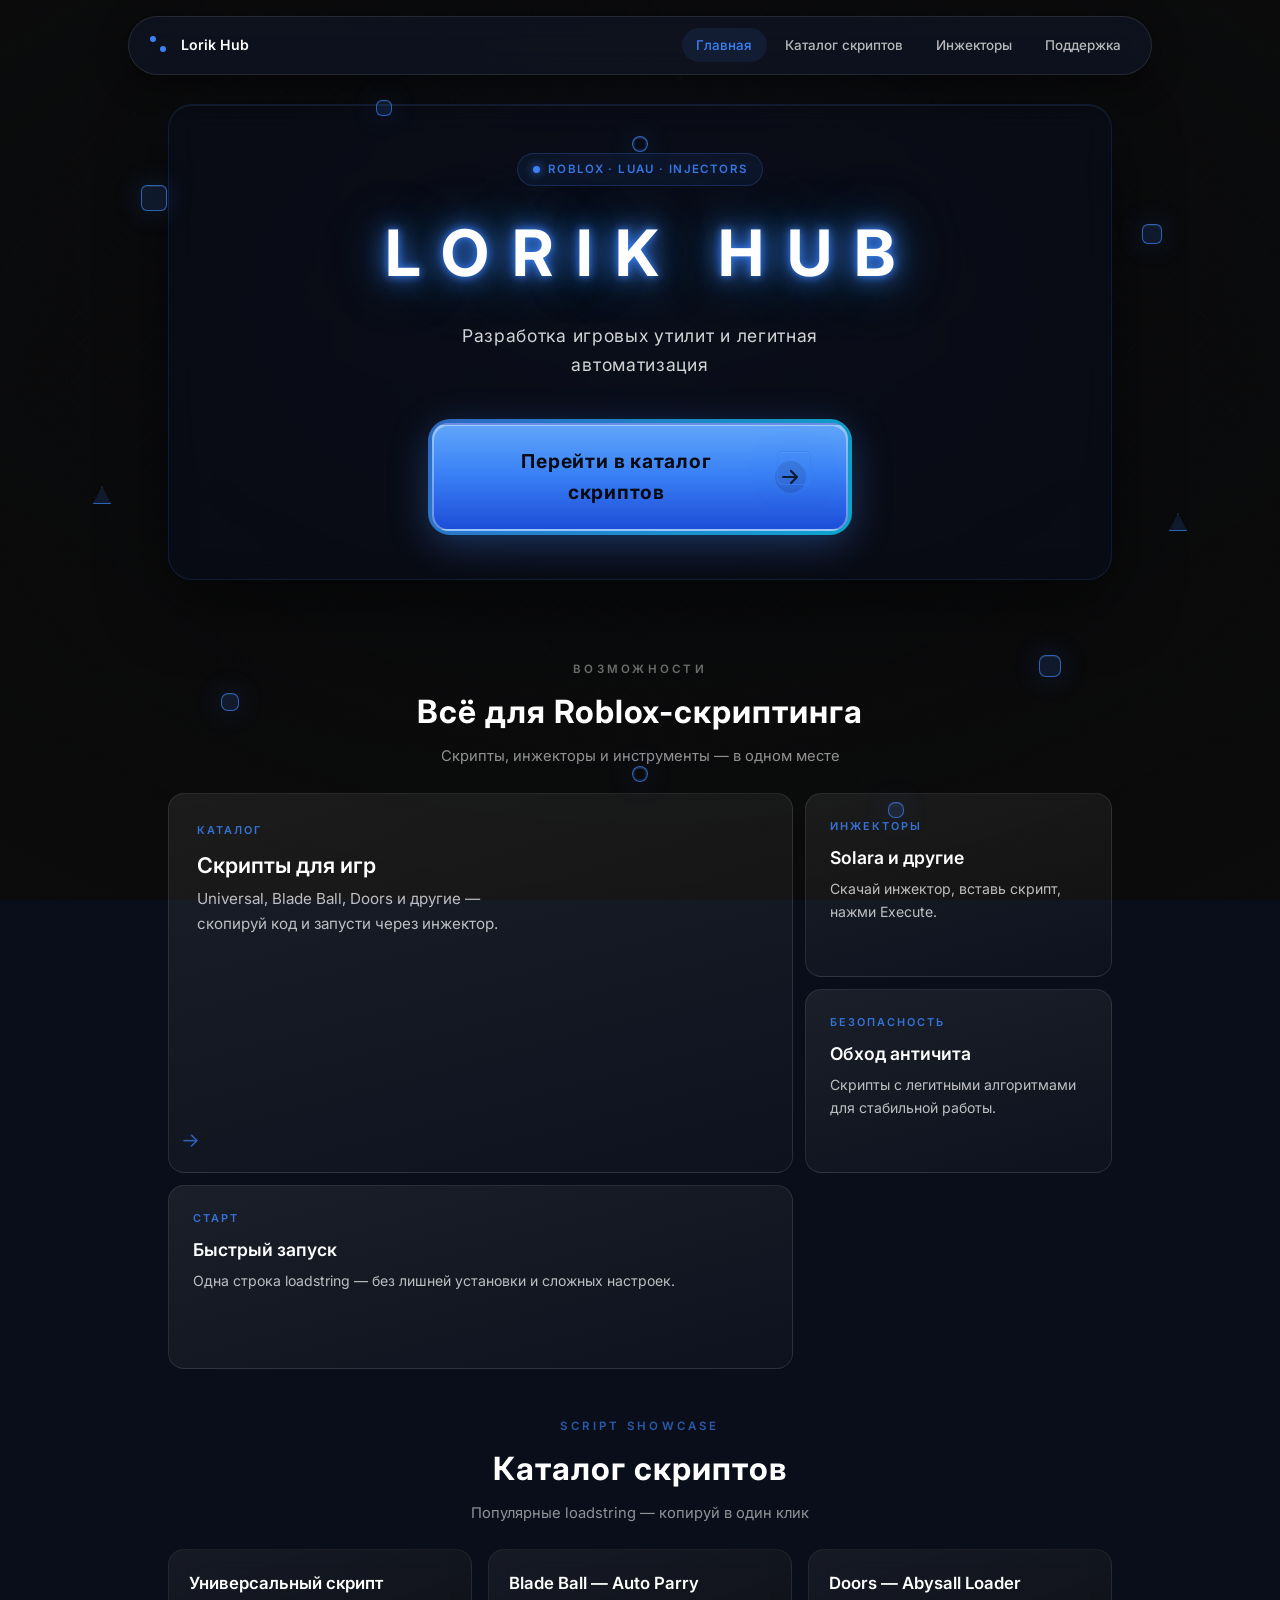
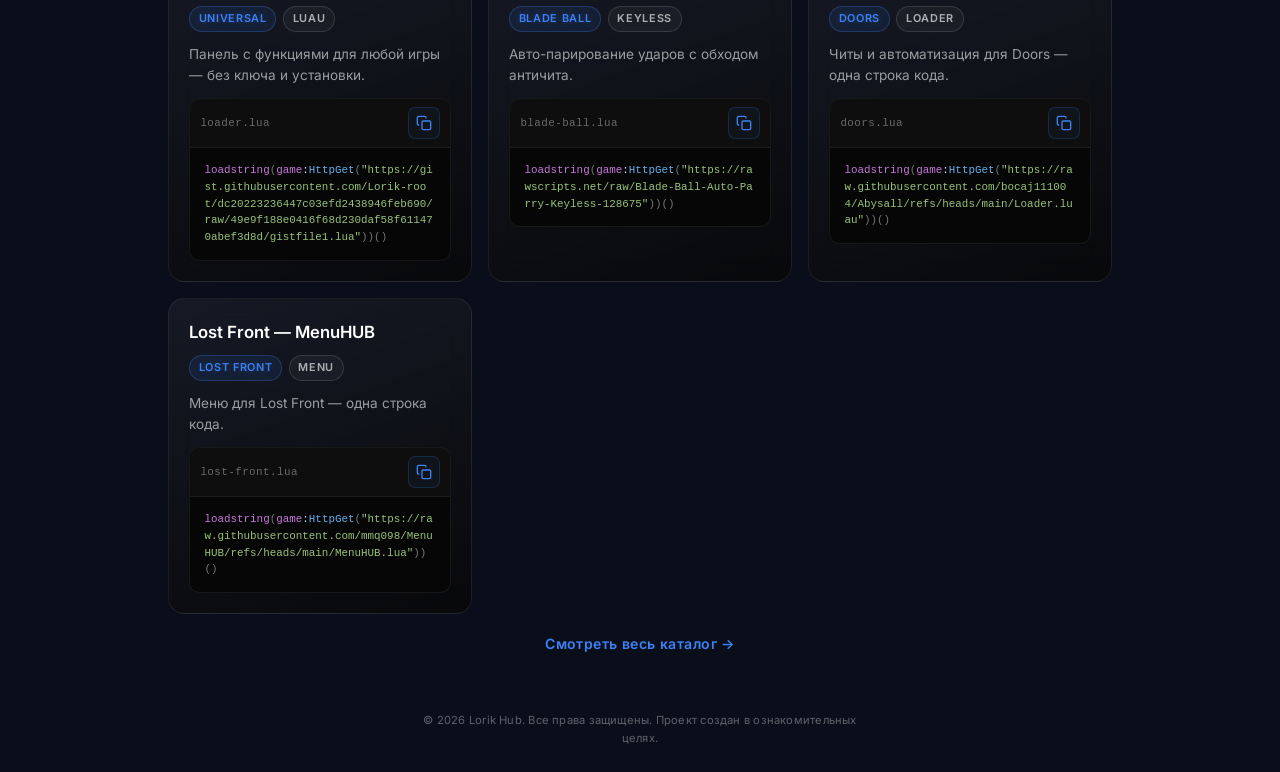
==== commit 564e160d: "Add files via upload" ====
--- a/index.html
+++ b/index.html
@@ -7,6 +7,7 @@
   <link rel="preconnect" href="https://fonts.googleapis.com">
   <link rel="preconnect" href="https://fonts.gstatic.com" crossorigin>
   <link href="https://fonts.googleapis.com/css2?family=Inter:wght@300;400;500;600;700&family=JetBrains+Mono:wght@400;500&display=swap" rel="stylesheet">
+  <link rel="stylesheet" href="themes.css">
   <link rel="stylesheet" href="style.css">
 </head>
 <body class="body--home">
@@ -203,6 +204,32 @@
             <pre class="showcase-card__pre"><code id="showcase-doors">loadstring(game:HttpGet("https://raw.githubusercontent.com/bocaj111004/Abysall/refs/heads/main/Loader.luau"))()</code></pre>
           </div>
         </article>
+
+        <article class="showcase-card">
+          <div class="showcase-card__head">
+            <h3 class="showcase-card__title">Lost Front — MenuHUB</h3>
+            <div class="showcase-card__tags">
+              <span class="showcase-card__tag">Lost Front</span>
+              <span class="showcase-card__tag showcase-card__tag--muted">Menu</span>
+            </div>
+          </div>
+          <p class="showcase-card__desc">Меню для Lost Front — одна строка кода.</p>
+          <div class="showcase-card__code">
+            <div class="showcase-card__code-bar">
+              <span class="showcase-card__filename">lost-front.lua</span>
+              <button type="button" class="showcase-card__copy" data-copy-target="showcase-lost-front" aria-label="Копировать код">
+                <svg class="showcase-card__copy-icon" width="16" height="16" viewBox="0 0 24 24" fill="none" aria-hidden="true">
+                  <rect x="9" y="9" width="13" height="13" rx="2" stroke="currentColor" stroke-width="2"/>
+                  <path d="M5 15H4a2 2 0 0 1-2-2V4a2 2 0 0 1 2-2h9a2 2 0 0 1 2 2v1" stroke="currentColor" stroke-width="2"/>
+                </svg>
+                <svg class="showcase-card__copy-check" width="16" height="16" viewBox="0 0 24 24" fill="none" aria-hidden="true">
+                  <path d="M20 6L9 17l-5-5" stroke="currentColor" stroke-width="2.2" stroke-linecap="round" stroke-linejoin="round"/>
+                </svg>
+              </button>
+            </div>
+            <pre class="showcase-card__pre"><code id="showcase-lost-front">loadstring(game:HttpGet("https://raw.githubusercontent.com/mmq098/MenuHUB/refs/heads/main/MenuHUB.lua"))()</code></pre>
+          </div>
+        </article>
       </div>
 
       <a class="showcase__more" href="scripts.html">Смотреть весь каталог →</a>
--- a/themes.css
+++ b/themes.css
@@ -0,0 +1,54 @@
+/* —— Темы Lorik Hub (2 темы: чёрно‑синяя + чёрно‑оранжевая) —— */
+
+:root,
+[data-theme="blue"] {
+  /* Акцент и градиенты */
+  --accent: #3b82f6;
+  --accent-rgb: 59, 130, 246;
+  --accent-secondary-rgb: 0, 229, 255; /* cyan glow */
+
+  --accent-light: #60a5fa;
+  --accent-mid: #3b82f6;
+  --accent-deep: #1d4ed8;
+  --accent-dim: #1e40af;
+
+  /* Фон/поверхности */
+  --bg-deep: #070a12;
+  --bg-body: #0a0e1a;
+  --bg-panel: rgba(10, 14, 26, 0.62);
+  --bg-nav: rgba(15, 20, 34, 0.82);
+
+  /* Текст */
+  --text-primary: #ffffff;
+  --text-muted: rgba(255, 255, 255, 0.55);
+  --text-soft: rgba(255, 255, 255, 0.72);
+  --text-on-accent: #070a12;
+
+  /* Фоновая сетка/свечение */
+  --grid-line: rgba(59, 130, 246, 0.05);
+  --glow-radial: rgba(59, 130, 246, 0.06);
+}
+
+[data-theme="orange"] {
+  --accent: #ff8c32;
+  --accent-rgb: 255, 140, 50;
+  --accent-secondary-rgb: 0, 229, 255; /* добавляет “неоновый” контраст */
+
+  --accent-light: #ffad5c;
+  --accent-mid: #ff9f47;
+  --accent-deep: #e86f10;
+  --accent-dim: #cc5a00;
+
+  --bg-deep: #0a0a0a;
+  --bg-body: #0d0d0d;
+  --bg-panel: rgba(8, 8, 8, 0.55);
+  --bg-nav: rgba(31, 31, 31, 0.85);
+
+  --text-primary: #ffffff;
+  --text-muted: rgba(255, 255, 255, 0.55);
+  --text-soft: rgba(255, 255, 255, 0.72);
+  --text-on-accent: #0d0d0d;
+
+  --grid-line: rgba(255, 140, 50, 0.04);
+  --glow-radial: rgba(255, 140, 50, 0.05);
+}
--- a/style.css
+++ b/style.css
@@ -14,8 +14,8 @@
 body {
   min-height: 100%;
   font-family: "Inter", system-ui, -apple-system, sans-serif;
-  background-color: #0d0d0d;
-  color: #ffffff;
+  background-color: var(--bg-body);
+  color: var(--text-primary);
   line-height: 1.6;
   -webkit-font-smoothing: antialiased;
   position: relative;
@@ -36,7 +36,7 @@
   inset: 0;
   z-index: -3;
   overflow: hidden;
-  background: #0a0a0a;
+  background: var(--bg-deep);
   pointer-events: none;
 }
 
@@ -48,12 +48,21 @@
   opacity: 1;
 }
 
+.cyber-bg__particles {
+  position: absolute;
+  inset: 0;
+  width: 100%;
+  height: 100%;
+  opacity: 0.65;
+  mix-blend-mode: screen;
+}
+
 .cyber-bg__grid {
   position: absolute;
   inset: 0;
   background-image:
-    repeating-linear-gradient(45deg, rgba(0, 255, 102, 0.03) 0, rgba(0, 255, 102, 0.03) 1px, transparent 1px, transparent 16px),
-    repeating-linear-gradient(-45deg, rgba(0, 255, 102, 0.03) 0, rgba(0, 255, 102, 0.03) 1px, transparent 1px, transparent 16px);
+    repeating-linear-gradient(45deg, var(--grid-line) 0, var(--grid-line) 1px, transparent 1px, transparent 16px),
+    repeating-linear-gradient(-45deg, var(--grid-line) 0, var(--grid-line) 1px, transparent 1px, transparent 16px);
   background-size: 32px 32px, 32px 32px;
 }
 
@@ -63,6 +72,84 @@
   background:
     radial-gradient(ellipse 85% 75% at 50% 40%, transparent 0%, rgba(10, 10, 10, 0.55) 55%, rgba(10, 10, 10, 0.92) 100%),
     linear-gradient(180deg, rgba(10, 10, 10, 0.2) 0%, rgba(10, 10, 10, 0.75) 100%);
+}
+
+.bottom-ticker {
+  position: absolute;
+  left: -12vw;
+  right: -12vw;
+  bottom: 0;
+  height: 118px;
+  overflow: hidden;
+  opacity: 0.55;
+  filter: saturate(0.7) brightness(0.78) contrast(0.95);
+  pointer-events: none;
+}
+
+.bottom-ticker::before,
+.bottom-ticker::after {
+  content: "";
+  position: absolute;
+  top: 0;
+  bottom: 0;
+  width: 14vw;
+  z-index: 1;
+  pointer-events: none;
+}
+
+.bottom-ticker::before {
+  left: 0;
+  background: linear-gradient(90deg, rgba(0, 0, 0, 0.95) 0%, rgba(0, 0, 0, 0) 100%);
+}
+
+.bottom-ticker::after {
+  right: 0;
+  background: linear-gradient(270deg, rgba(0, 0, 0, 0.95) 0%, rgba(0, 0, 0, 0) 100%);
+}
+
+.bottom-ticker__track {
+  position: absolute;
+  left: 0;
+  bottom: 0;
+  display: flex;
+  align-items: flex-end;
+  gap: 18px;
+  width: max-content;
+  padding: 0 12vw 18px;
+  will-change: transform;
+  animation: ticker-scroll var(--ticker-duration, 60s) linear infinite;
+}
+
+.bottom-ticker__img {
+  height: 78px;
+  width: auto;
+  border-radius: 12px;
+  opacity: 0.62;
+  box-shadow: 0 10px 30px rgba(0, 0, 0, 0.55), 0 0 26px rgba(var(--accent-rgb), 0.06);
+  filter: blur(0.2px);
+}
+
+@keyframes ticker-scroll {
+  from { transform: translate3d(0, 0, 0); }
+  to { transform: translate3d(-50%, 0, 0); }
+}
+
+@media (max-width: 540px) {
+  .bottom-ticker {
+    height: 92px;
+    left: -16vw;
+    right: -16vw;
+  }
+
+  .bottom-ticker__track {
+    gap: 14px;
+    padding: 0 16vw 14px;
+  }
+
+  .bottom-ticker__img {
+    height: 58px;
+    border-radius: 10px;
+  }
 }
 
 .body--home::before,
@@ -72,7 +159,7 @@
   inset: 0;
   z-index: -1;
   background:
-    radial-gradient(ellipse 70% 60% at 50% 35%, rgba(0, 255, 102, 0.03) 0%, transparent 55%),
+    radial-gradient(ellipse 70% 60% at 50% 35%, var(--glow-radial) 0%, transparent 55%),
     radial-gradient(ellipse 85% 75% at 50% 45%, rgba(13, 13, 13, 0.15) 0%, rgba(13, 13, 13, 0.72) 100%);
   pointer-events: none;
 }
@@ -98,7 +185,7 @@
   padding: 0.7rem 1rem 0.7rem 1.25rem;
   border: 1px solid rgba(255, 255, 255, 0.1);
   border-radius: 999px;
-  background: rgba(31, 31, 31, 0.85);
+  background: var(--bg-nav);
   backdrop-filter: blur(14px);
   box-shadow: 0 8px 32px rgba(0, 0, 0, 0.45);
   transition: border-radius 0.3s ease, border-color 0.3s ease;
@@ -106,7 +193,7 @@
 
 .mini-nav--open .mini-nav__bar {
   border-radius: 1rem;
-  border-color: rgba(0, 255, 102, 0.25);
+  border-color: rgba(var(--accent-rgb), 0.25);
 }
 
 .mini-nav__logo {
@@ -122,25 +209,116 @@
 }
 
 .mini-nav__logo-mark {
+  --lava-size: 1.45rem;
   position: relative;
-  width: 1.1rem;
-  height: 1.1rem;
+  width: var(--lava-size);
+  height: var(--lava-size);
   flex-shrink: 0;
+  overflow: visible;
 }
 
 .mini-nav__logo-mark::before,
 .mini-nav__logo-mark::after {
   content: "";
   position: absolute;
-  width: 0.35rem;
-  height: 0.35rem;
+  width: 0.4rem;
+  height: 0.4rem;
   border-radius: 50%;
-  background: rgba(0, 255, 102, 0.85);
-  box-shadow: 0 0 8px rgba(0, 255, 102, 0.5);
-}
-
-.mini-nav__logo-mark::before { top: 0; left: 50%; transform: translateX(-50%); }
-.mini-nav__logo-mark::after { bottom: 0; left: 0; }
+  background: var(--accent);
+  will-change: transform, box-shadow, opacity;
+}
+
+.mini-nav__logo-mark::before {
+  top: 8%;
+  left: 6%;
+  animation: lava-blob-a 8s cubic-bezier(0.45, 0.05, 0.55, 0.95) infinite;
+}
+
+.mini-nav__logo-mark::after {
+  top: 52%;
+  left: 48%;
+  animation: lava-blob-b 8.6s cubic-bezier(0.45, 0.05, 0.55, 0.95) infinite;
+}
+
+@keyframes lava-blob-a {
+  0%, 100% {
+    transform: translate(0, 0) scale(1);
+    opacity: 0.82;
+    box-shadow:
+      0 0 5px rgba(var(--accent-rgb), 0.5),
+      0 0 12px rgba(var(--accent-rgb), 0.25);
+  }
+  28% {
+    transform: translate(0.42rem, 0.28rem) scale(1.18);
+    opacity: 1;
+    box-shadow:
+      0 0 9px rgba(var(--accent-rgb), 0.85),
+      0 0 20px rgba(var(--accent-rgb), 0.4);
+  }
+  52% {
+    transform: translate(0.18rem, 0.58rem) scale(0.88);
+    opacity: 0.75;
+    box-shadow:
+      0 0 4px rgba(var(--accent-rgb), 0.45),
+      0 0 10px rgba(var(--accent-rgb), 0.2);
+  }
+  76% {
+    transform: translate(-0.06rem, 0.22rem) scale(1.1);
+    opacity: 0.95;
+    box-shadow:
+      0 0 8px rgba(var(--accent-rgb), 0.75),
+      0 0 16px rgba(var(--accent-rgb), 0.32);
+  }
+}
+
+@keyframes lava-blob-b {
+  0%, 100% {
+    transform: translate(0, 0) scale(1);
+    opacity: 0.82;
+    box-shadow:
+      0 0 5px rgba(var(--accent-rgb), 0.5),
+      0 0 12px rgba(var(--accent-rgb), 0.25);
+  }
+  24% {
+    transform: translate(-0.38rem, -0.32rem) scale(1.14);
+    opacity: 1;
+    box-shadow:
+      0 0 9px rgba(var(--accent-rgb), 0.85),
+      0 0 20px rgba(var(--accent-rgb), 0.4);
+  }
+  50% {
+    transform: translate(-0.14rem, -0.52rem) scale(0.9);
+    opacity: 0.78;
+    box-shadow:
+      0 0 6px rgba(var(--accent-rgb), 0.6),
+      0 0 14px rgba(var(--accent-rgb), 0.28);
+  }
+  78% {
+    transform: translate(0.12rem, -0.18rem) scale(1.08);
+    opacity: 0.92;
+    box-shadow:
+      0 0 7px rgba(var(--accent-rgb), 0.7),
+      0 0 15px rgba(var(--accent-rgb), 0.3);
+  }
+}
+
+.mini-nav__logo:hover .mini-nav__logo-mark::before {
+  animation-duration: 6.2s;
+}
+
+.mini-nav__logo:hover .mini-nav__logo-mark::after {
+  animation-duration: 6.8s;
+}
+
+@media (prefers-reduced-motion: reduce) {
+  .mini-nav__logo-mark::before {
+    animation-duration: 11s;
+  }
+
+  .mini-nav__logo-mark::after {
+    animation-duration: 11.5s;
+  }
+}
 
 .mini-nav__links {
   display: none;
@@ -174,8 +352,8 @@
 }
 
 .mini-nav__link--active {
-  color: #00ff66;
-  background: rgba(0, 255, 102, 0.1);
+  color: var(--accent);
+  background: rgba(var(--accent-rgb), 0.1);
 }
 
 .mini-nav__toggle {
@@ -247,8 +425,8 @@
 }
 
 .mini-nav__mobile-link--active {
-  color: #00ff66;
-  background: rgba(0, 255, 102, 0.08);
+  color: var(--accent);
+  background: rgba(var(--accent-rgb), 0.08);
 }
 
 @media (max-width: 900px) and (min-width: 768px) {
@@ -308,6 +486,41 @@
   width: 100%;
 }
 
+/* —— Scroll Reveal (сдержанно‑премиум) —— */
+
+.reveal {
+  opacity: 0;
+  transform: translateY(18px);
+  filter: blur(8px);
+  transition:
+    opacity 0.7s ease,
+    transform 0.7s cubic-bezier(0.34, 1.2, 0.64, 1),
+    filter 0.7s ease;
+  will-change: opacity, transform, filter;
+}
+
+.reveal.is-visible {
+  opacity: 1;
+  transform: none;
+  filter: none;
+}
+
+.reveal--delay-1 { transition-delay: 0.06s; }
+.reveal--delay-2 { transition-delay: 0.12s; }
+.reveal--delay-3 { transition-delay: 0.18s; }
+.reveal--delay-4 { transition-delay: 0.24s; }
+.reveal--delay-5 { transition-delay: 0.3s; }
+.reveal--delay-6 { transition-delay: 0.36s; }
+
+@media (prefers-reduced-motion: reduce) {
+  .reveal {
+    opacity: 1;
+    transform: none;
+    filter: none;
+    transition: none;
+  }
+}
+
 /* —— Главная —— */
 
 .hero {
@@ -318,8 +531,8 @@
 .hero__panel {
   padding: clamp(2rem, 5vw, 3rem) clamp(1.5rem, 4vw, 2.5rem);
   border-radius: 24px;
-  background: rgba(8, 8, 8, 0.55);
-  border: 1px solid rgba(0, 255, 102, 0.15);
+  background: var(--bg-panel);
+  border: 1px solid rgba(var(--accent-rgb), 0.15);
   backdrop-filter: blur(14px);
   box-shadow:
     0 24px 64px rgba(0, 0, 0, 0.5),
@@ -333,10 +546,10 @@
   text-indent: 0.35em;
   color: #ffffff;
   text-shadow:
-    0 0 8px #00ff66,
-    0 0 24px #00ff66,
-    0 0 48px rgba(0, 255, 102, 0.5),
-    0 0 80px rgba(138, 43, 226, 0.25);
+    0 0 8px var(--accent),
+    0 0 24px var(--accent),
+    0 0 48px rgba(var(--accent-rgb), 0.5),
+    0 0 80px rgba(var(--accent-secondary-rgb), 0.25);
 }
 
 .hero__badge {
@@ -349,9 +562,9 @@
   font-weight: 600;
   letter-spacing: 0.12em;
   text-transform: uppercase;
-  color: rgba(0, 255, 102, 0.9);
-  background: rgba(0, 255, 102, 0.08);
-  border: 1px solid rgba(0, 255, 102, 0.22);
+  color: rgba(var(--accent-rgb), 0.9);
+  background: rgba(var(--accent-rgb), 0.08);
+  border: 1px solid rgba(var(--accent-rgb), 0.22);
   border-radius: 999px;
 }
 
@@ -359,8 +572,8 @@
   width: 0.45rem;
   height: 0.45rem;
   border-radius: 50%;
-  background: #00ff66;
-  box-shadow: 0 0 10px #00ff66;
+  background: var(--accent);
+  box-shadow: 0 0 10px var(--accent);
   animation: badge-pulse 2s ease-in-out infinite;
 }
 
@@ -398,7 +611,7 @@
   position: absolute;
   inset: -4px;
   border-radius: 22px;
-  background: linear-gradient(135deg, #00ff66, #8a2be2, #00ff66);
+  background: linear-gradient(135deg, var(--accent), rgb(var(--accent-secondary-rgb)), var(--accent));
   background-size: 200% 200%;
   opacity: 0.75;
   z-index: 0;
@@ -417,13 +630,13 @@
   font-size: clamp(1.05rem, 2.5vw, 1.2rem);
   font-weight: 700;
   letter-spacing: 0.04em;
-  color: #0a0a0a;
-  background: linear-gradient(180deg, #4dff9a 0%, #00ff66 45%, #00d957 100%);
+  color: var(--text-on-accent);
+  background: linear-gradient(180deg, var(--accent-light) 0%, var(--accent) 45%, var(--accent-deep) 100%);
   border-radius: 16px;
   border: 2px solid rgba(255, 255, 255, 0.35);
   box-shadow:
     inset 0 1px 0 rgba(255, 255, 255, 0.45),
-    0 10px 40px rgba(0, 255, 102, 0.4);
+    0 10px 40px rgba(var(--accent-rgb), 0.4);
   transition:
     transform 0.28s cubic-bezier(0.34, 1.4, 0.64, 1),
     box-shadow 0.28s ease,
@@ -452,11 +665,11 @@
 
 .hero__cta:hover .hero__cta-inner {
   transform: translateY(-4px) scale(1.03);
-  background: linear-gradient(180deg, #66ffaa 0%, #33ff85 45%, #00ff66 100%);
+  background: linear-gradient(180deg, var(--accent-light) 0%, var(--accent-mid) 45%, var(--accent) 100%);
   box-shadow:
     inset 0 1px 0 rgba(255, 255, 255, 0.55),
-    0 16px 48px rgba(0, 255, 102, 0.55),
-    0 0 60px rgba(138, 43, 226, 0.25);
+    0 16px 48px rgba(var(--accent-rgb), 0.55),
+    0 0 60px rgba(var(--accent-secondary-rgb), 0.25);
 }
 
 .hero__cta:hover .hero__cta-inner::before {
@@ -518,7 +731,7 @@
   z-index: 0;
   background: radial-gradient(
     420px circle at var(--glow-x) var(--glow-y),
-    rgba(0, 255, 102, 0.18),
+    rgba(var(--accent-rgb), 0.18),
     transparent 42%
   );
 }
@@ -529,8 +742,8 @@
   padding: 1px;
   background: radial-gradient(
     280px circle at var(--glow-x) var(--glow-y),
-    rgba(0, 255, 102, 0.85),
-    rgba(0, 255, 102, 0.15) 35%,
+    rgba(var(--accent-rgb), 0.85),
+    rgba(var(--accent-rgb), 0.15) 35%,
     transparent 55%
   );
   -webkit-mask:
@@ -550,10 +763,10 @@
 
 .glow-card:hover {
   transform: translateY(-6px);
-  border-color: rgba(0, 255, 102, 0.4);
+  border-color: rgba(var(--accent-rgb), 0.4);
   box-shadow:
     0 20px 48px rgba(0, 0, 0, 0.55),
-    0 0 40px rgba(0, 255, 102, 0.12);
+    0 0 40px rgba(var(--accent-rgb), 0.12);
 }
 
 .glow-card .bento__meta,
@@ -582,7 +795,7 @@
   font-weight: 600;
   letter-spacing: 0.28em;
   text-transform: uppercase;
-  color: rgba(0, 255, 102, 0.65);
+  color: rgba(var(--accent-rgb), 0.65);
 }
 
 .showcase__title {
@@ -618,8 +831,8 @@
 
 .showcase-card:hover {
   transform: translateY(-3px);
-  border-color: rgba(0, 255, 102, 0.28);
-  box-shadow: 0 16px 40px rgba(0, 0, 0, 0.5), 0 0 28px rgba(0, 255, 102, 0.06);
+  border-color: rgba(var(--accent-rgb), 0.28);
+  box-shadow: 0 16px 40px rgba(0, 0, 0, 0.5), 0 0 28px rgba(var(--accent-rgb), 0.06);
 }
 
 .showcase-card__head {
@@ -645,12 +858,12 @@
   font-weight: 600;
   letter-spacing: 0.06em;
   text-transform: uppercase;
-  color: #00ff66;
-  background: rgba(0, 255, 102, 0.1);
-  border: 1px solid rgba(0, 255, 102, 0.28);
+  color: var(--accent);
+  background: rgba(var(--accent-rgb), 0.1);
+  border: 1px solid rgba(var(--accent-rgb), 0.28);
   padding: 0.22rem 0.55rem;
   border-radius: 999px;
-  text-shadow: 0 0 8px rgba(0, 255, 102, 0.3);
+  text-shadow: 0 0 8px rgba(var(--accent-rgb), 0.3);
 }
 
 .showcase-card__tag--muted {
@@ -697,25 +910,25 @@
   width: 2rem;
   height: 2rem;
   padding: 0;
-  border: 1px solid rgba(0, 255, 102, 0.2);
+  border: 1px solid rgba(var(--accent-rgb), 0.2);
   border-radius: 0.45rem;
-  background: rgba(0, 255, 102, 0.06);
-  color: #00ff66;
+  background: rgba(var(--accent-rgb), 0.06);
+  color: var(--accent);
   cursor: pointer;
   flex-shrink: 0;
   transition: background 0.2s ease, border-color 0.2s ease, box-shadow 0.2s ease, color 0.2s ease;
 }
 
 .showcase-card__copy:hover {
-  background: rgba(0, 255, 102, 0.14);
-  border-color: rgba(0, 255, 102, 0.45);
-  box-shadow: 0 0 16px rgba(0, 255, 102, 0.25);
+  background: rgba(var(--accent-rgb), 0.14);
+  border-color: rgba(var(--accent-rgb), 0.45);
+  box-shadow: 0 0 16px rgba(var(--accent-rgb), 0.25);
 }
 
 .showcase-card__copy--done {
-  color: #0d0d0d;
-  background: #00ff66;
-  border-color: #00ff66;
+  color: var(--text-on-accent);
+  background: var(--accent);
+  border-color: var(--accent);
 }
 
 .showcase-card__copy-check {
@@ -752,15 +965,15 @@
   text-align: center;
   font-size: 0.88rem;
   font-weight: 600;
-  color: #00ff66;
+  color: var(--accent);
   text-decoration: none;
   letter-spacing: 0.03em;
   transition: color 0.2s ease, text-shadow 0.2s ease;
 }
 
 .showcase__more:hover {
-  color: #66ffaa;
-  text-shadow: 0 0 12px rgba(0, 255, 102, 0.45);
+  color: var(--accent-light);
+  text-shadow: 0 0 12px rgba(var(--accent-rgb), 0.45);
 }
 
 /* —— Bento (21st: Bento Monochrome) —— */
@@ -832,14 +1045,14 @@
   content: "";
   position: absolute;
   inset: 0;
-  background: radial-gradient(circle at 20% 0%, rgba(0, 255, 102, 0.12), transparent 55%);
+  background: radial-gradient(circle at 20% 0%, rgba(var(--accent-rgb), 0.12), transparent 55%);
   opacity: 0;
   transition: opacity 0.28s ease;
 }
 
 .bento__item:not(.glow-card):hover {
   transform: translateY(-4px);
-  border-color: rgba(0, 255, 102, 0.28);
+  border-color: rgba(var(--accent-rgb), 0.28);
   box-shadow: 0 16px 40px rgba(0, 0, 0, 0.45);
 }
 
@@ -854,7 +1067,7 @@
   font-weight: 600;
   letter-spacing: 0.18em;
   text-transform: uppercase;
-  color: rgba(0, 255, 102, 0.85);
+  color: rgba(var(--accent-rgb), 0.85);
 }
 
 .bento__item-title {
@@ -881,7 +1094,7 @@
   top: 1rem;
   right: 1rem;
   font-size: 1.25rem;
-  color: rgba(0, 255, 102, 0.7);
+  color: rgba(var(--accent-rgb), 0.7);
   transition: transform 0.25s ease;
 }
 
@@ -939,8 +1152,8 @@
   letter-spacing: 0.06em;
   color: #ffffff;
   text-shadow:
-    0 0 12px rgba(0, 255, 102, 0.5),
-    0 0 32px rgba(138, 43, 226, 0.2);
+    0 0 12px rgba(var(--accent-rgb), 0.5),
+    0 0 32px rgba(var(--accent-secondary-rgb), 0.2);
 }
 
 .section-subtitle {
@@ -961,8 +1174,8 @@
   padding: 2rem 1.75rem;
   text-align: center;
   border-radius: 1rem;
-  border: 1px solid rgba(0, 255, 102, 0.2);
-  background: linear-gradient(165deg, rgba(0, 255, 102, 0.05) 0%, rgba(8, 8, 8, 0.8) 100%);
+  border: 1px solid rgba(var(--accent-rgb), 0.2);
+  background: linear-gradient(165deg, rgba(var(--accent-rgb), 0.05) 0%, rgba(8, 8, 8, 0.8) 100%);
   backdrop-filter: blur(12px);
   box-shadow: 0 16px 48px rgba(0, 0, 0, 0.45);
 }
@@ -975,10 +1188,10 @@
   height: 3.5rem;
   margin-bottom: 1rem;
   border-radius: 50%;
-  color: #00ff66;
-  background: rgba(0, 255, 102, 0.1);
-  border: 1px solid rgba(0, 255, 102, 0.25);
-  box-shadow: 0 0 24px rgba(0, 255, 102, 0.15);
+  color: var(--accent);
+  background: rgba(var(--accent-rgb), 0.1);
+  border: 1px solid rgba(var(--accent-rgb), 0.25);
+  box-shadow: 0 0 24px rgba(var(--accent-rgb), 0.15);
 }
 
 .support-card__title {
@@ -1001,17 +1214,17 @@
   padding: 0.85rem 1.75rem;
   font-size: 1rem;
   font-weight: 600;
-  color: #0d0d0d;
+  color: var(--text-on-accent);
   text-decoration: none;
-  background: linear-gradient(180deg, #4dff9a 0%, #00ff66 100%);
+  background: linear-gradient(180deg, var(--accent-light) 0%, var(--accent) 100%);
   border-radius: 999px;
-  box-shadow: 0 0 24px rgba(0, 255, 102, 0.35);
+  box-shadow: 0 0 24px rgba(var(--accent-rgb), 0.35);
   transition: transform 0.2s ease, box-shadow 0.2s ease;
 }
 
 .support-card__link:hover {
   transform: translateY(-2px);
-  box-shadow: 0 0 32px rgba(0, 255, 102, 0.5);
+  box-shadow: 0 0 32px rgba(var(--accent-rgb), 0.5);
 }
 
 .support-card__note {
@@ -1046,18 +1259,18 @@
 
 .catalog-tabs__btn:hover {
   color: #ffffff;
-  border-color: rgba(0, 255, 102, 0.35);
+  border-color: rgba(var(--accent-rgb), 0.35);
 }
 
 .catalog-tabs__btn--active {
-  color: #0d0d0d;
-  background: #00ff66;
-  border-color: #00ff66;
-  box-shadow: 0 0 20px rgba(0, 255, 102, 0.3);
+  color: var(--text-on-accent);
+  background: var(--accent);
+  border-color: var(--accent);
+  box-shadow: 0 0 20px rgba(var(--accent-rgb), 0.3);
 }
 
 .catalog-tabs__btn--active:hover {
-  color: #0d0d0d;
+  color: var(--text-on-accent);
 }
 
 .catalog {
@@ -1076,7 +1289,7 @@
     rgba(255, 255, 255, 0.045) 0%,
     rgba(255, 255, 255, 0.015) 100%
   );
-  border: 1px solid rgba(0, 255, 102, 0.2);
+  border: 1px solid rgba(var(--accent-rgb), 0.2);
   border-radius: 14px;
   box-shadow:
     0 8px 32px rgba(0, 0, 0, 0.45),
@@ -1085,10 +1298,10 @@
 }
 
 .script-card:hover {
-  border-color: rgba(0, 255, 102, 0.38);
+  border-color: rgba(var(--accent-rgb), 0.38);
   box-shadow:
     0 12px 40px rgba(0, 0, 0, 0.55),
-    0 0 48px rgba(0, 255, 102, 0.06);
+    0 0 48px rgba(var(--accent-rgb), 0.06);
 }
 
 .script-card--hidden {
@@ -1115,12 +1328,12 @@
   font-size: 0.72rem;
   font-weight: 600;
   letter-spacing: 0.04em;
-  color: #00ff66;
-  background: rgba(0, 255, 102, 0.08);
-  border: 1px solid rgba(0, 255, 102, 0.28);
+  color: var(--accent);
+  background: rgba(var(--accent-rgb), 0.08);
+  border: 1px solid rgba(var(--accent-rgb), 0.28);
   padding: 0.3rem 0.65rem;
   border-radius: 6px;
-  text-shadow: 0 0 10px rgba(0, 255, 102, 0.35);
+  text-shadow: 0 0 10px rgba(var(--accent-rgb), 0.35);
 }
 
 .script-card__desc {
@@ -1137,7 +1350,7 @@
   border-radius: 10px;
   overflow: hidden;
   border: 1px solid rgba(255, 255, 255, 0.08);
-  background: #0a0a0a;
+  background: var(--bg-deep);
   box-shadow: inset 0 2px 12px rgba(0, 0, 0, 0.6);
 }
 
@@ -1220,18 +1433,18 @@
   font-family: inherit;
   font-size: 0.9rem;
   font-weight: 600;
-  color: #0d0d0d;
-  background: #00ff66;
+  color: var(--text-on-accent);
+  background: var(--accent);
   border: none;
   border-radius: 8px;
   cursor: pointer;
   transition: background 0.2s ease, color 0.2s ease, box-shadow 0.2s ease;
-  box-shadow: 0 0 20px rgba(0, 255, 102, 0.25);
+  box-shadow: 0 0 20px rgba(var(--accent-rgb), 0.25);
 }
 
 .copy-btn:hover {
-  background: #33ff85;
-  box-shadow: 0 0 28px rgba(0, 255, 102, 0.4);
+  background: var(--accent-mid);
+  box-shadow: 0 0 28px rgba(var(--accent-rgb), 0.4);
 }
 
 .copy-btn:active {
@@ -1239,7 +1452,7 @@
 }
 
 .copy-btn--success {
-  background: #00cc52;
+  background: var(--accent-dim);
   color: #ffffff;
   box-shadow: 0 0 24px rgba(0, 204, 82, 0.5);
 }
@@ -1258,8 +1471,8 @@
   font-size: 0.75rem;
   font-weight: 500;
   color: rgba(255, 255, 255, 0.7);
-  background: rgba(138, 43, 226, 0.12);
-  border: 1px solid rgba(138, 43, 226, 0.3);
+  background: rgba(var(--accent-secondary-rgb), 0.12);
+  border: 1px solid rgba(var(--accent-secondary-rgb), 0.3);
   padding: 0.3rem 0.65rem;
   border-radius: 6px;
 }
@@ -1273,19 +1486,19 @@
   font-family: inherit;
   font-size: 0.9rem;
   font-weight: 600;
-  color: #0d0d0d;
-  background: linear-gradient(135deg, #00ff66 0%, #00e85c 100%);
+  color: var(--text-on-accent);
+  background: linear-gradient(135deg, var(--accent) 0%, #00e85c 100%);
   text-decoration: none;
   border: none;
   border-radius: 8px;
   cursor: pointer;
   transition: background 0.2s ease, box-shadow 0.2s ease, transform 0.15s ease;
-  box-shadow: 0 0 20px rgba(0, 255, 102, 0.25);
+  box-shadow: 0 0 20px rgba(var(--accent-rgb), 0.25);
 }
 
 .download-btn:hover {
-  background: linear-gradient(135deg, #33ff85 0%, #00ff66 100%);
-  box-shadow: 0 0 28px rgba(0, 255, 102, 0.4);
+  background: linear-gradient(135deg, var(--accent-mid) 0%, var(--accent) 100%);
+  box-shadow: 0 0 28px rgba(var(--accent-rgb), 0.4);
   transform: translateY(-2px);
 }
 
@@ -1386,3 +1599,501 @@
     align-items: flex-start;
   }
 }
+
+/* —— Плавающие виджеты (коробка + орбита) —— */
+
+.float-widgets {
+  position: fixed;
+  inset: 0;
+  z-index: 180;
+  pointer-events: none;
+}
+
+.float-deco {
+  position: fixed;
+  pointer-events: none;
+}
+
+.float-deco--cube {
+  top: 22%;
+  right: 6%;
+  animation: deco-drift-a 14s ease-in-out infinite;
+}
+
+.float-deco--theme {
+  bottom: 1.35rem;
+  right: 1.15rem;
+  pointer-events: auto;
+}
+
+.float-deco--nav {
+  bottom: 1.35rem;
+  left: 1.15rem;
+  pointer-events: auto;
+}
+
+.float-deco__shape {
+  width: 2.2rem;
+  height: 2.2rem;
+  border-radius: 0.45rem;
+  border: 1px solid rgba(var(--accent-rgb), 0.25);
+  background: rgba(var(--accent-rgb), 0.06);
+  box-shadow: 0 0 20px rgba(var(--accent-rgb), 0.12);
+  transform: rotate(12deg);
+  animation: deco-cube-spin 18s linear infinite;
+}
+
+@keyframes deco-drift-a {
+  0%, 100% { transform: translate(0, 0); }
+  50% { transform: translate(-14px, 18px); }
+}
+
+@keyframes deco-cube-spin {
+  to { transform: rotate(372deg); }
+}
+
+.magic-box {
+  position: relative;
+  perspective: 700px;
+}
+
+.magic-box__toggle {
+  padding: 0;
+  border: none;
+  background: none;
+  cursor: pointer;
+  pointer-events: auto;
+}
+
+.magic-box__case {
+  position: relative;
+  display: grid;
+  place-items: center;
+  width: 3.1rem;
+  height: 3.1rem;
+  transform-style: preserve-3d;
+  transition: transform 0.45s cubic-bezier(0.34, 1.2, 0.64, 1);
+}
+
+.magic-box__case--alt {
+  width: 2.85rem;
+  height: 2.85rem;
+}
+
+.magic-box__lid {
+  position: absolute;
+  inset: 0;
+  border-radius: 0.7rem;
+  border: 1px solid rgba(var(--accent-rgb), 0.45);
+  background: linear-gradient(145deg, rgba(var(--accent-rgb), 0.22), rgba(0, 0, 0, 0.5));
+  box-shadow: 0 8px 24px rgba(0, 0, 0, 0.45);
+  transform-origin: bottom center;
+  transition: transform 0.55s cubic-bezier(0.34, 1.25, 0.64, 1);
+}
+
+.magic-box__body-face {
+  position: relative;
+  z-index: 1;
+  font-size: 1.1rem;
+  color: var(--accent);
+  text-shadow: 0 0 12px rgba(var(--accent-rgb), 0.55);
+}
+
+.magic-box--open .magic-box__lid {
+  transform: rotateX(-108deg) translateY(-2px);
+}
+
+.magic-box--open .magic-box__case {
+  transform: translateY(4px) scale(0.92);
+}
+
+.magic-box__panel {
+  position: absolute;
+  bottom: calc(100% + 0.65rem);
+  right: 0;
+  width: 11.5rem;
+  padding: 0.85rem 0.75rem 1rem;
+  border-radius: 1rem;
+  border: 1px solid rgba(var(--accent-rgb), 0.28);
+  background: rgba(10, 10, 10, 0.92);
+  backdrop-filter: blur(14px);
+  box-shadow: 0 20px 50px rgba(0, 0, 0, 0.55);
+  opacity: 0;
+  transform: translateY(8px) scale(0.92);
+  transition: opacity 0.35s ease, transform 0.35s cubic-bezier(0.34, 1.2, 0.64, 1);
+  pointer-events: none;
+}
+
+.float-deco--nav .magic-box__panel {
+  right: auto;
+  left: 0;
+}
+
+.magic-box--open .magic-box__panel {
+  opacity: 1;
+  transform: translateY(0) scale(1);
+  pointer-events: auto;
+}
+
+.magic-box__caption {
+  margin-bottom: 0.55rem;
+  font-size: 0.65rem;
+  font-weight: 600;
+  letter-spacing: 0.16em;
+  text-transform: uppercase;
+  text-align: center;
+  color: rgba(var(--accent-rgb), 0.85);
+}
+
+.orbit-picker {
+  position: relative;
+  width: 9.5rem;
+  height: 9.5rem;
+  margin: 0 auto;
+}
+
+.orbit-tooltip {
+  position: fixed;
+  z-index: 9999;
+  padding: 0.4rem 0.6rem;
+  font-size: 0.72rem;
+  font-weight: 600;
+  letter-spacing: 0.02em;
+  color: rgba(255, 255, 255, 0.92);
+  background: rgba(10, 10, 10, 0.88);
+  border: 1px solid rgba(var(--accent-rgb), 0.25);
+  border-radius: 0.65rem;
+  backdrop-filter: blur(10px);
+  box-shadow: 0 16px 40px rgba(0, 0, 0, 0.55);
+  transform: translate(-50%, -0.85rem) scale(0.92);
+  opacity: 0;
+  pointer-events: none;
+  transition: opacity 0.18s ease, transform 0.18s cubic-bezier(0.34, 1.2, 0.64, 1);
+}
+
+.orbit-tooltip__label {
+  font-weight: 800;
+  color: #ffffff;
+}
+
+.orbit-tooltip__desc {
+  margin-top: 0.15rem;
+  font-size: 0.7rem;
+  line-height: 1.25;
+  color: rgba(255, 255, 255, 0.62);
+  max-width: 16rem;
+}
+
+.orbit-tooltip--visible {
+  opacity: 1;
+  transform: translate(-50%, -1.15rem) scale(1);
+}
+
+.orbit-picker__hub {
+  position: absolute;
+  top: 50%;
+  left: 50%;
+  width: 0.55rem;
+  height: 0.55rem;
+  margin: -0.275rem;
+  border-radius: 50%;
+  background: var(--accent);
+  box-shadow: 0 0 14px rgba(var(--accent-rgb), 0.7);
+}
+
+.orbit-picker__ring {
+  position: absolute;
+  inset: 0;
+}
+
+.orbit-picker__ring--spin {
+  animation: orbit-spin 22s linear infinite;
+}
+
+.orbit-picker__ring--slow {
+  animation-duration: 28s;
+}
+
+.magic-box--open .orbit-picker__ring--spin {
+  animation-play-state: running;
+}
+
+.orbit-picker__dot {
+  --angle: 0deg;
+  position: absolute;
+  top: 50%;
+  left: 50%;
+  width: 1.65rem;
+  height: 1.65rem;
+  margin: -0.825rem;
+  padding: 0;
+  border: 2px solid rgba(255, 255, 255, 0.15);
+  border-radius: 50%;
+  background: var(--dot-color, var(--accent));
+  box-shadow: 0 0 12px color-mix(in srgb, var(--dot-color, var(--accent)) 55%, transparent);
+  cursor: pointer;
+  transform: rotate(var(--angle)) translate(4rem) rotate(calc(-1 * var(--angle)));
+  transition: transform 0.2s ease, box-shadow 0.2s ease, border-color 0.2s ease;
+}
+
+.orbit-picker__dot--link {
+  display: inline-flex;
+  align-items: center;
+  justify-content: center;
+  font-size: 0.72rem;
+  font-weight: 700;
+  color: var(--text-on-accent);
+  text-decoration: none;
+  background: rgba(var(--accent-rgb), 0.85);
+}
+
+.orbit-picker__dot:hover {
+  transform: rotate(var(--angle)) translate(4rem) rotate(calc(-1 * var(--angle))) scale(1.14);
+  border-color: rgba(255, 255, 255, 0.45);
+}
+
+.orbit-picker__dot--active {
+  border-color: #ffffff;
+  box-shadow: 0 0 16px rgba(var(--accent-rgb), 0.9);
+  transform: rotate(var(--angle)) translate(4rem) rotate(calc(-1 * var(--angle))) scale(1.18);
+}
+
+.orbit-picker__dot[data-theme-pick="orange"] { --dot-color: #ff8c32; }
+.orbit-picker__dot[data-theme-pick="blue"] { --dot-color: #3b82f6; }
+
+@keyframes orbit-spin {
+  from { transform: rotate(0deg); }
+  to { transform: rotate(360deg); }
+}
+
+@media (max-width: 768px) {
+  .float-deco--cube {
+    display: none;
+  }
+
+  .float-deco--theme {
+    right: 0.65rem;
+    bottom: 0.85rem;
+  }
+
+  .float-deco--nav {
+    left: 0.65rem;
+    bottom: 0.85rem;
+  }
+
+  .magic-box__panel {
+    width: 10.5rem;
+  }
+
+  .orbit-picker {
+    width: 8.5rem;
+    height: 8.5rem;
+  }
+
+  .orbit-picker__dot {
+    transform: rotate(var(--angle)) translate(3.35rem) rotate(calc(-1 * var(--angle)));
+  }
+
+  .orbit-picker__dot:hover,
+  .orbit-picker__dot--active {
+    transform: rotate(var(--angle)) translate(3.35rem) rotate(calc(-1 * var(--angle))) scale(1.12);
+  }
+}
+
+/* —— Дополнительные интерактивные «объекты» —— */
+
+.ambient-objects {
+  position: fixed;
+  inset: 0;
+  z-index: 170;
+  pointer-events: none;
+}
+
+.ambient-object {
+  --size: 18px;
+  --drag-x: 0px;
+  --drag-y: 0px;
+  --delay: 0s;
+  position: absolute;
+  display: block;
+  width: var(--size);
+  height: var(--size);
+  border: none;
+  padding: 0;
+  background: transparent;
+  pointer-events: auto;
+  cursor: grab;
+  transform: translate(-50%, -50%) translate(var(--drag-x), var(--drag-y));
+  transition: transform 0.22s ease;
+  will-change: transform, filter;
+  opacity: 1;
+  animation: ambient-drift 10s ease-in-out infinite;
+  animation-delay: var(--delay);
+}
+
+.ambient-object::before {
+  content: "";
+  position: absolute;
+  inset: 0;
+  border-radius: 6px;
+  border: 1px solid rgba(var(--accent-rgb), 0.7);
+  background: rgba(var(--accent-rgb), 0.14);
+  box-shadow:
+    0 0 28px rgba(var(--accent-rgb), 0.22),
+    inset 0 1px 0 rgba(255, 255, 255, 0.08);
+  transition: box-shadow 0.2s ease, border-color 0.2s ease;
+  animation: ambient-rotate var(--spin, 12s) linear infinite;
+  animation-direction: var(--spin-dir, normal);
+}
+
+.ambient-object.is-dragging::before {
+  animation-play-state: paused;
+}
+
+.ambient-object:hover::before {
+  border-color: rgba(var(--accent-rgb), 0.6);
+  box-shadow:
+    0 0 28px rgba(var(--accent-rgb), 0.22),
+    0 0 60px rgba(var(--accent-rgb), 0.08);
+}
+
+.ambient-object:active {
+  cursor: grabbing;
+}
+
+.ambient-object.is-dragging {
+  transition: none;
+}
+
+.ambient-object--diamond::before {
+  border-radius: 7px;
+}
+
+.ambient-object--diamond:hover::before {
+}
+
+.ambient-object--ring::before {
+  border-radius: 999px;
+  background: radial-gradient(circle, transparent 54%, rgba(var(--accent-rgb), 0.18) 55%);
+}
+
+.ambient-object--ring:hover::before {
+}
+
+.ambient-object--triangle::before {
+  border-radius: 0;
+  clip-path: polygon(50% 0, 0 100%, 100% 100%);
+}
+
+.ambient-object--triangle:hover::before {
+}
+
+@keyframes ambient-rotate {
+  from { transform: rotate(0deg); }
+  to { transform: rotate(360deg); }
+}
+
+@keyframes ambient-drift {
+  0%, 100% { transform: translate(-50%, -50%) translate(var(--drag-x), var(--drag-y)) translate(0, 0); }
+  50% { transform: translate(-50%, -50%) translate(var(--drag-x), var(--drag-y)) translate(10px, -12px); }
+}
+
+.ambient-object.is-pulse::before {
+  animation: ambient-rotate var(--spin, 12s) linear infinite, ambient-pulse 0.6s cubic-bezier(0.34, 1.2, 0.64, 1) 1;
+  animation-direction: var(--spin-dir, normal), normal;
+}
+
+@keyframes ambient-pulse {
+  0% { opacity: 1; }
+  45% { opacity: 0.8; }
+  100% { opacity: 1; }
+}
+
+@media (prefers-reduced-motion: reduce) {
+  .orbit-tooltip {
+    transition: none;
+  }
+
+  .ambient-object {
+    animation: none;
+    transition: none;
+  }
+
+  .ambient-object::before {
+    transition: none;
+  }
+}
+
+body.has-theme-cursor {
+  cursor: none;
+}
+
+body.has-theme-cursor a,
+body.has-theme-cursor button,
+body.has-theme-cursor input,
+body.has-theme-cursor textarea,
+body.has-theme-cursor select,
+body.has-theme-cursor label {
+  cursor: none;
+}
+
+.theme-cursor {
+  position: fixed;
+  left: 0;
+  top: 0;
+  width: 42px;
+  height: 42px;
+  pointer-events: none;
+  z-index: 10000;
+  opacity: 0;
+  transform: translate(-50%, -50%);
+  transition: opacity 0.2s ease;
+}
+
+.theme-cursor--visible {
+  opacity: 1;
+}
+
+.theme-cursor__ring {
+  position: absolute;
+  inset: 0;
+  border-radius: 999px;
+  border: 2px solid rgba(var(--accent-rgb), 0.52);
+  background: rgba(var(--accent-rgb), 0.045);
+  box-shadow: 0 0 22px rgba(var(--accent-rgb), 0.12);
+  transition: transform 0.15s ease, border-color 0.15s ease, box-shadow 0.15s ease, background 0.15s ease;
+}
+
+.theme-cursor__dot {
+  position: absolute;
+  left: 50%;
+  top: 50%;
+  width: 7px;
+  height: 7px;
+  margin-left: -3.5px;
+  margin-top: -3.5px;
+  border-radius: 999px;
+  background: var(--accent);
+  box-shadow: 0 0 18px rgba(var(--accent-rgb), 0.55);
+  transition: transform 0.15s ease, box-shadow 0.15s ease;
+}
+
+.theme-cursor--pointer .theme-cursor__ring {
+  transform: scale(0.76);
+  border-color: rgba(var(--accent-rgb), 0.75);
+  box-shadow: 0 0 28px rgba(var(--accent-rgb), 0.18);
+  background: rgba(var(--accent-rgb), 0.075);
+}
+
+.theme-cursor--pointer .theme-cursor__dot {
+  transform: scale(1.4);
+  box-shadow: 0 0 26px rgba(var(--accent-rgb), 0.75);
+}
+
+.theme-cursor--down .theme-cursor__ring {
+  transform: scale(0.62);
+}
+
+.theme-cursor--down .theme-cursor__dot {
+  transform: scale(0.95);
+}
